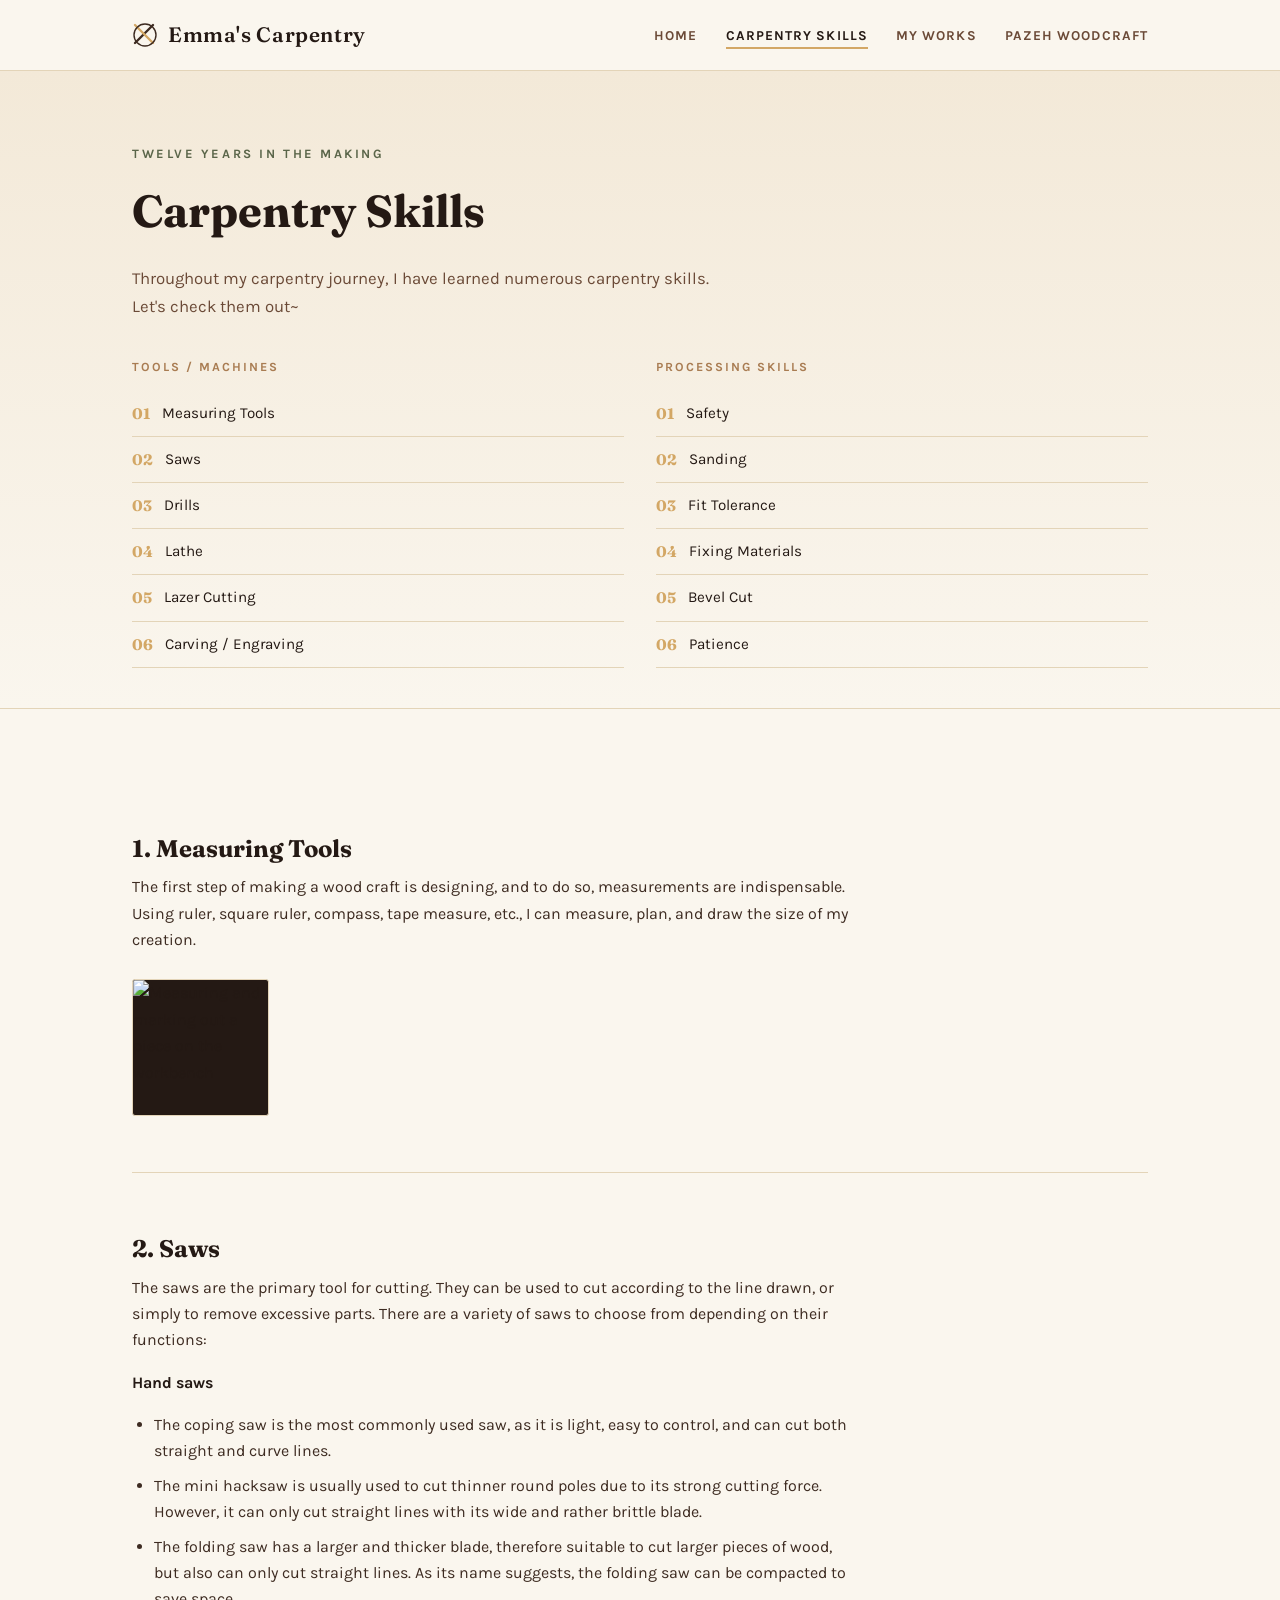
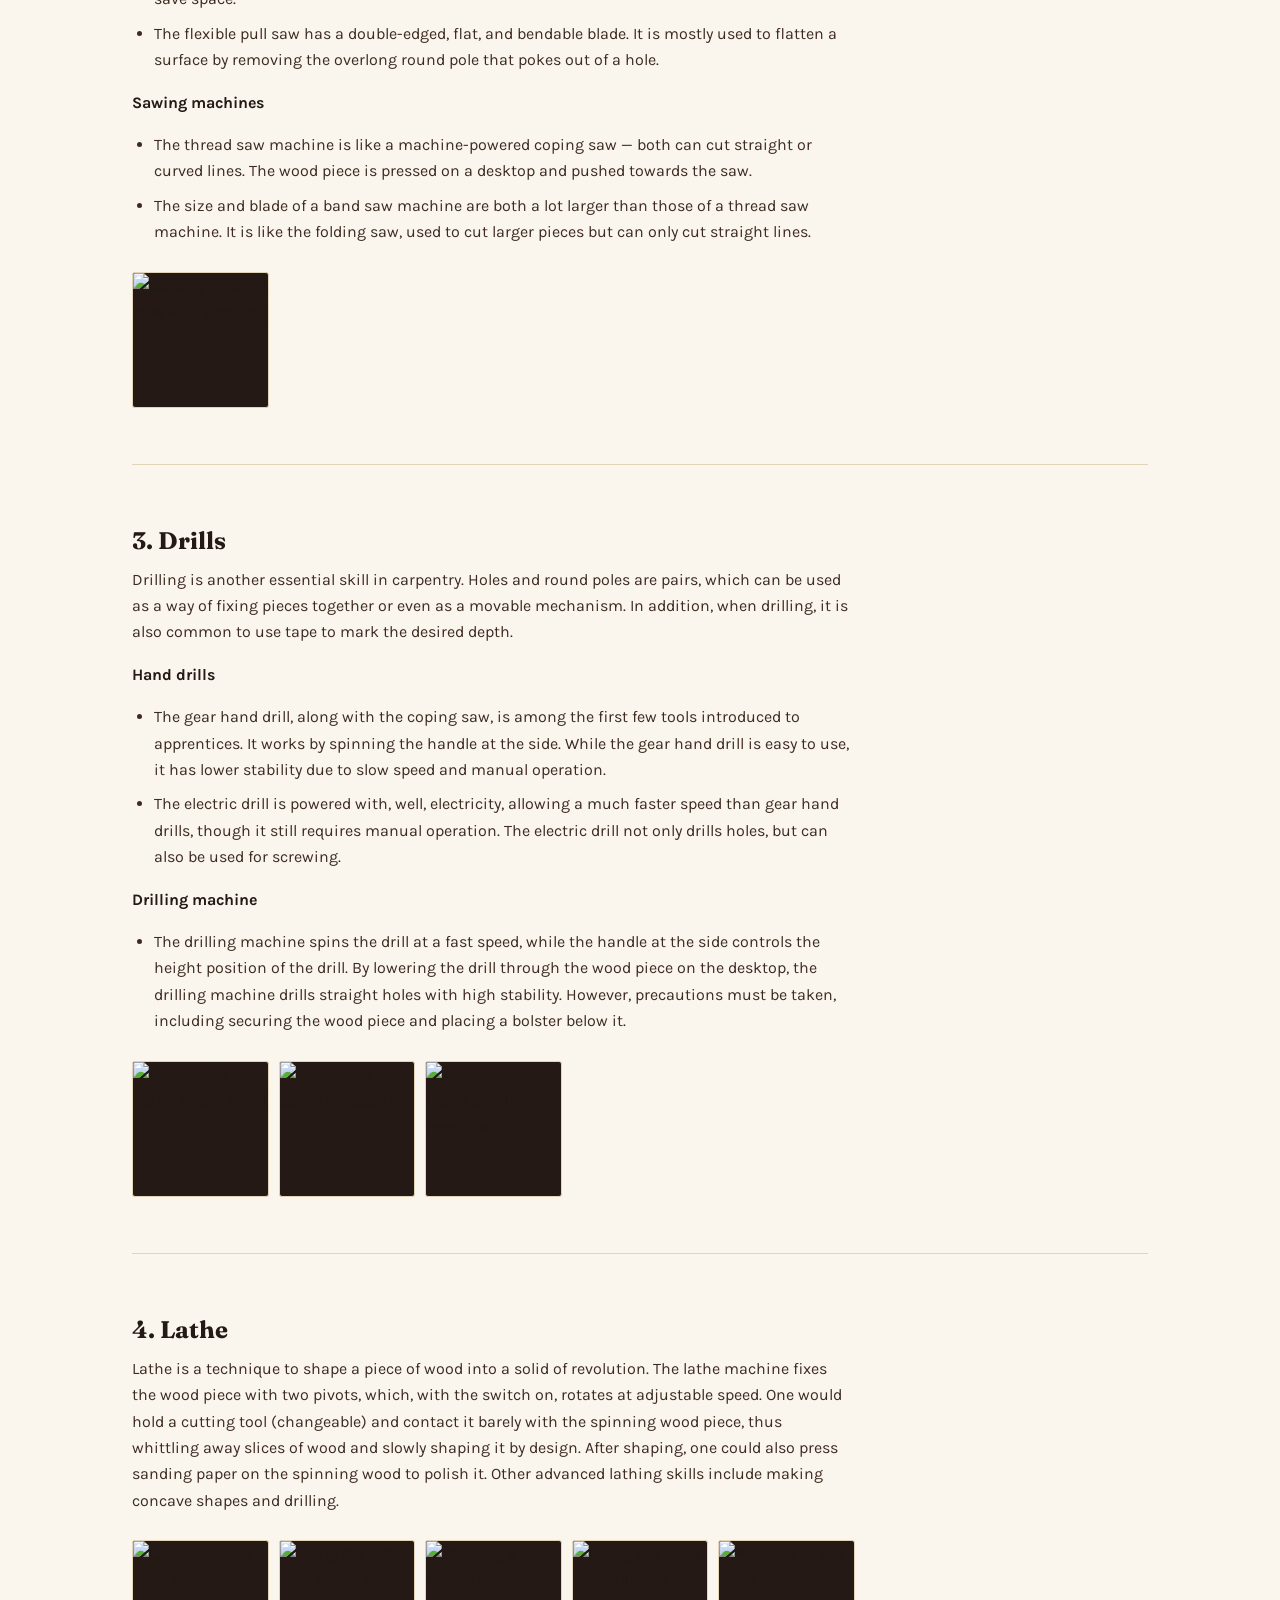
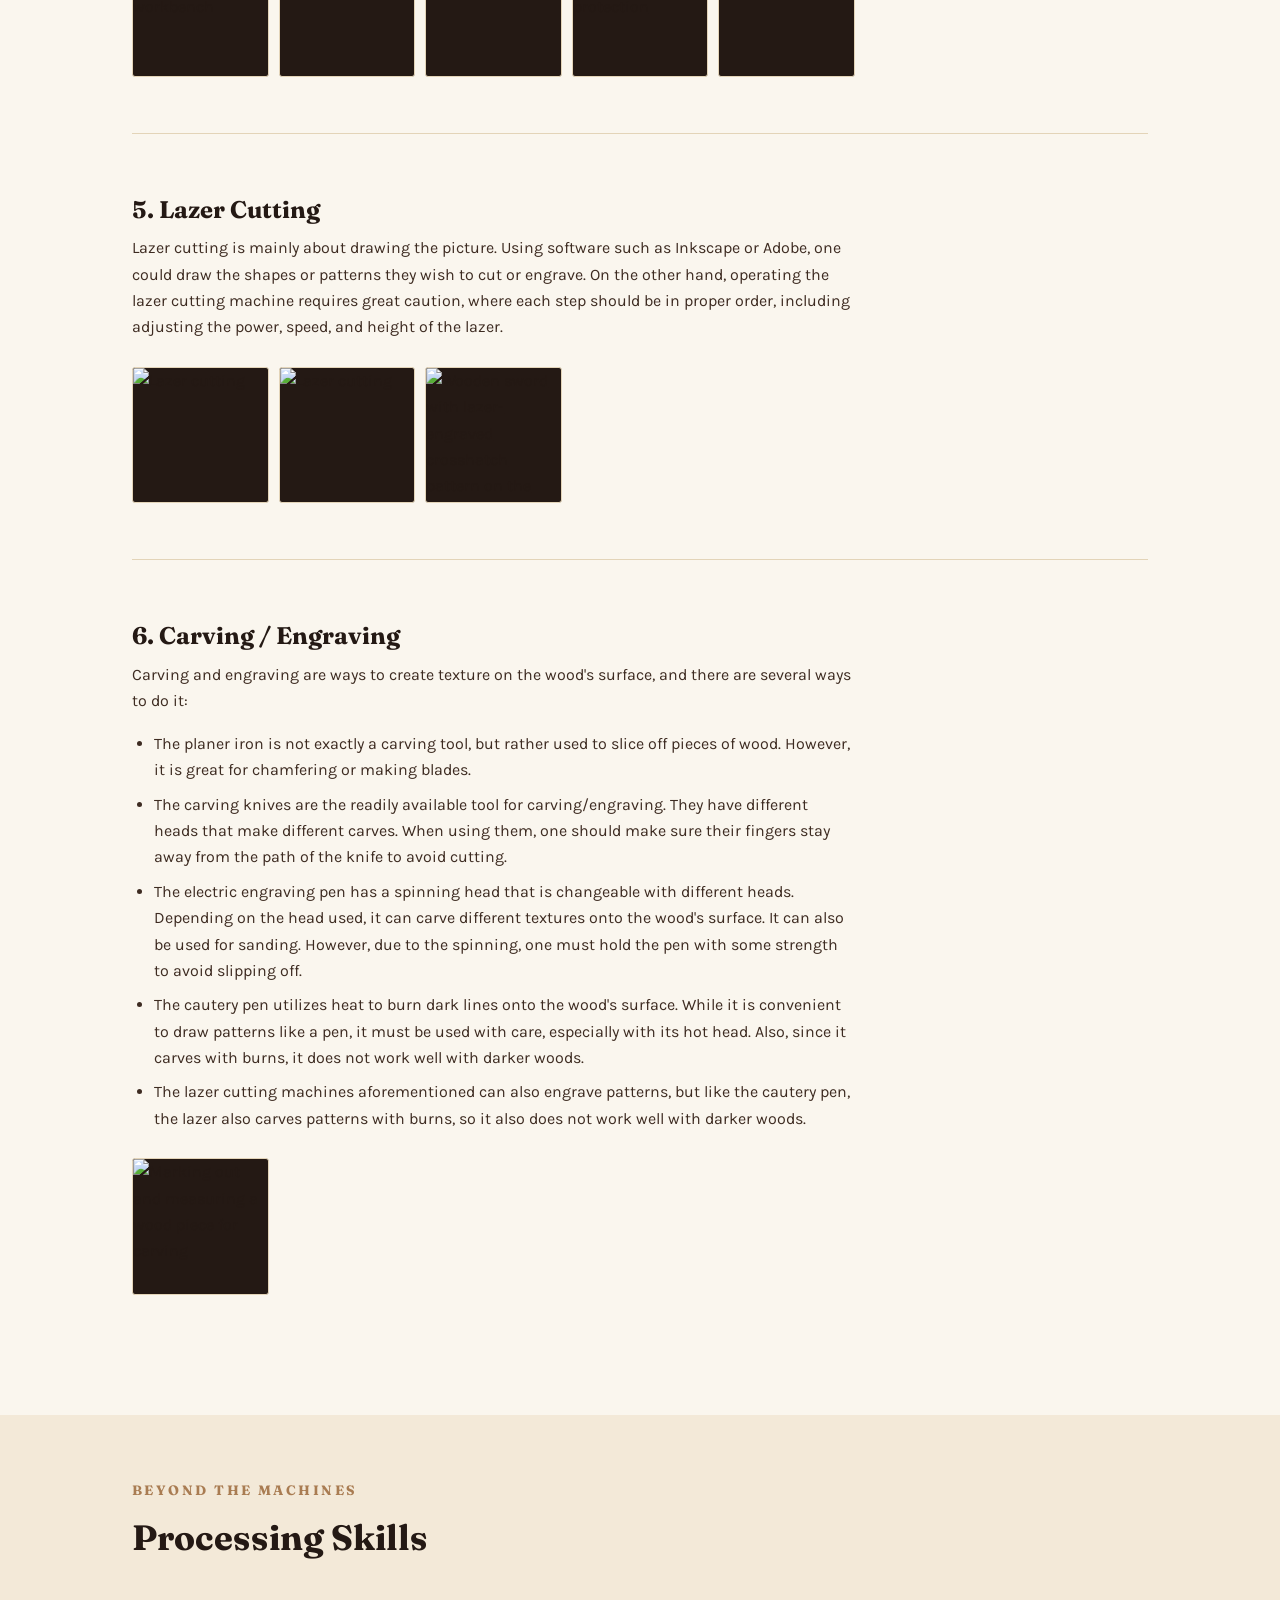
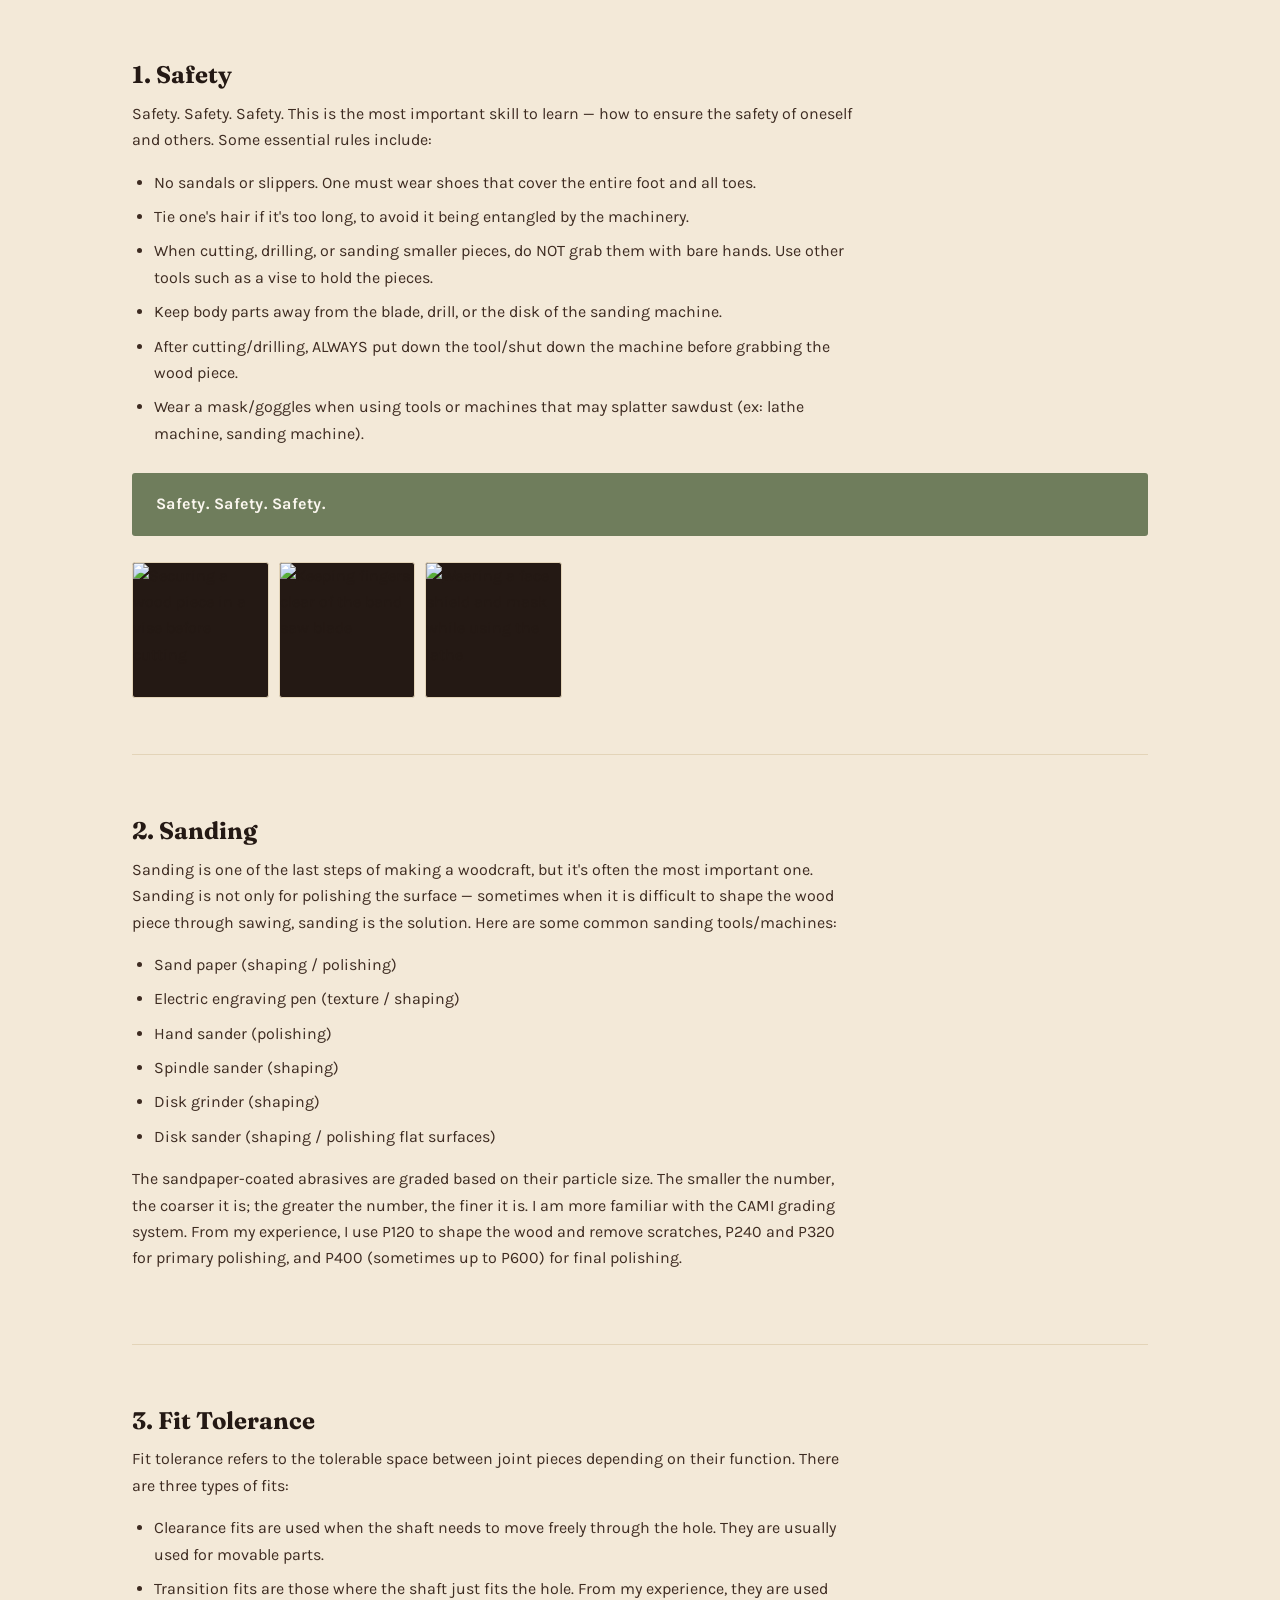
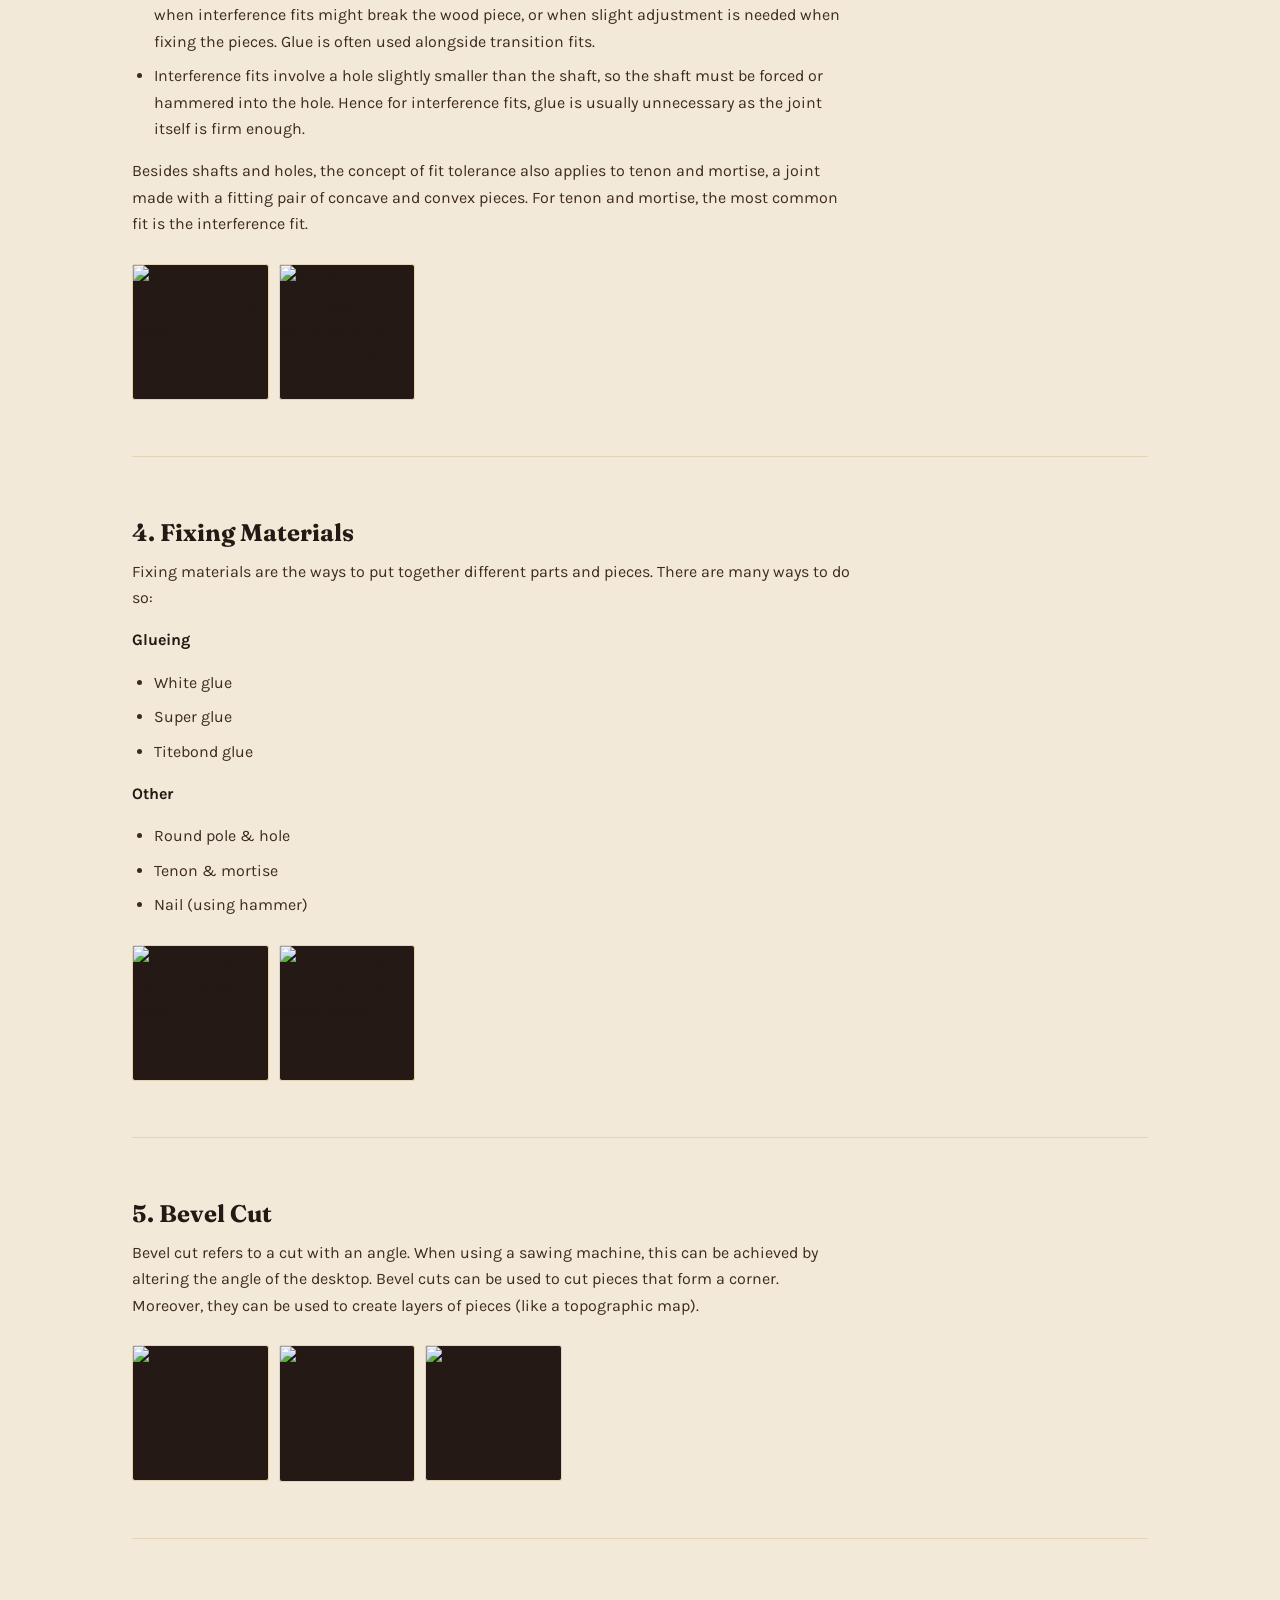
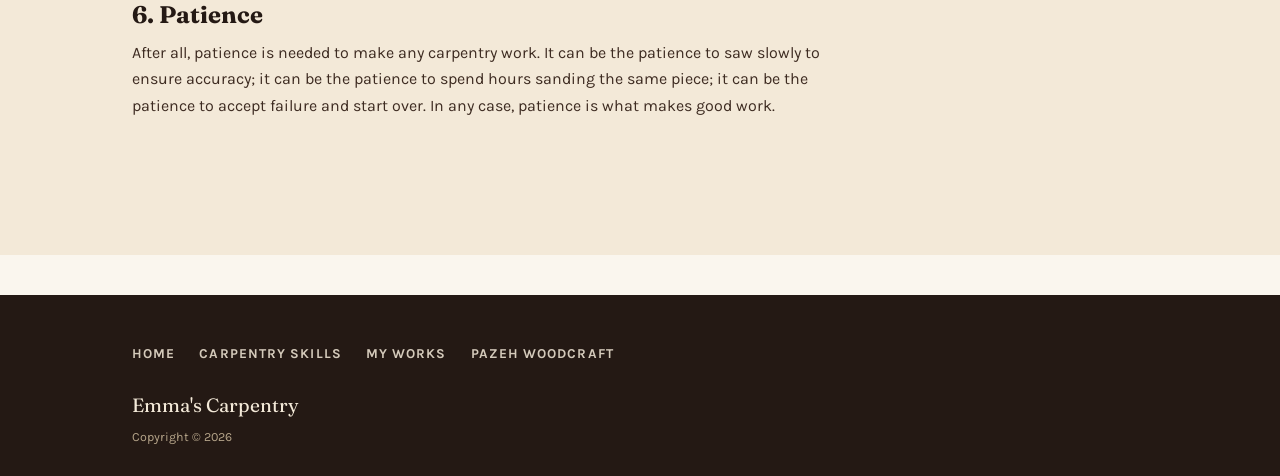
==== carpentry-skills.html @ b4a7a4f8 "Add files via upload" ====
<!DOCTYPE html>
<html lang="en">
<head>
<meta charset="UTF-8">
<meta name="viewport" content="width=device-width, initial-scale=1.0">
<title>Emma's Carpentry | Carpentry Skills</title>
<meta name="description" content="Tools, machines, and processing skills learned in 12 years of carpentry apprenticeship.">
<link rel="stylesheet" href="style.css">
</head>
<body>

<header>
  <div class="nav-inner">
    <a class="brand" href="index.html">
      <svg width="26" height="26" viewBox="0 0 26 26" fill="none" xmlns="http://www.w3.org/2000/svg">
        <path d="M3 21L21 3" stroke="#3d2b21" stroke-width="2.4" stroke-linecap="round"/>
        <path d="M3 3L21 21" stroke="#d3a765" stroke-width="2.4" stroke-linecap="round"/>
        <circle cx="13" cy="13" r="11" stroke="#3d2b21" stroke-width="1.4"/>
      </svg>
      Emma's Carpentry
    </a>
    <nav>
      <ul>
        <li><a href="index.html">Home</a></li>
        <li><a href="carpentry-skills.html" class="active">Carpentry Skills</a></li>
        <li><a href="my-works.html">My Works</a></li>
        <li><a href="pazeh-woodcraft.html">Pazeh Woodcraft</a></li>
      </ul>
    </nav>
  </div>
</header>

<div class="page-header">
  <div class="wrap">
    <div class="kicker">Twelve years in the making</div>
    <h1>Carpentry Skills</h1>
    <p>Throughout my carpentry journey, I have learned numerous carpentry skills. Let's check them out~</p>

    <div class="toc">
      <div class="toc-group">
        <h4>Tools / Machines</h4>
        <ol>
          <li><a href="#measuring-tools">Measuring Tools</a></li>
          <li><a href="#saws">Saws</a></li>
          <li><a href="#drills">Drills</a></li>
          <li><a href="#lathe">Lathe</a></li>
          <li><a href="#lazer-cutting">Lazer Cutting</a></li>
          <li><a href="#carving-engraving">Carving / Engraving</a></li>
        </ol>
      </div>
      <div class="toc-group">
        <h4>Processing Skills</h4>
        <ol>
          <li><a href="#safety">Safety</a></li>
          <li><a href="#sanding">Sanding</a></li>
          <li><a href="#fit-tolerance">Fit Tolerance</a></li>
          <li><a href="#fixing-materials">Fixing Materials</a></li>
          <li><a href="#bevel-cut">Bevel Cut</a></li>
          <li><a href="#patience">Patience</a></li>
        </ol>
      </div>
    </div>
  </div>
</div>

<section id="tools-machines">
  <div class="wrap">

    <div class="skill-block" id="measuring-tools">
      <h3>1. Measuring Tools</h3>
      <div class="body-text">
        <p>The first step of making a wood craft is designing, and to do so, measurements are indispensable. Using ruler, square ruler, compass, tape measure, etc., I can measure, plan, and draw the size of my creation.</p>
      </div>
      <div class="skill-media grid dense">
        <figure><a href="images/measuring-tools-01.jpg" target="_blank" class="lightbox-trigger"><img src="images/measuring-tools-01.jpg" loading="lazy" alt="Measuring and marking out a piece on the workbench"></a></figure>
      </div>
    </div>

    <div class="skill-block" id="saws">
      <h3>2. Saws</h3>
      <div class="body-text">
        <p>The saws are the primary tool for cutting. They can be used to cut according to the line drawn, or simply to remove excessive parts. There are a variety of saws to choose from depending on their functions:</p>
        <p><strong>Hand saws</strong></p>
        <ul>
          <li>The coping saw is the most commonly used saw, as it is light, easy to control, and can cut both straight and curve lines.</li>
          <li>The mini hacksaw is usually used to cut thinner round poles due to its strong cutting force. However, it can only cut straight lines with its wide and rather brittle blade.</li>
          <li>The folding saw has a larger and thicker blade, therefore suitable to cut larger pieces of wood, but also can only cut straight lines. As its name suggests, the folding saw can be compacted to save space.</li>
          <li>The flexible pull saw has a double-edged, flat, and bendable blade. It is mostly used to flatten a surface by removing the overlong round pole that pokes out of a hole.</li>
        </ul>
        <p><strong>Sawing machines</strong></p>
        <ul>
          <li>The thread saw machine is like a machine-powered coping saw — both can cut straight or curved lines. The wood piece is pressed on a desktop and pushed towards the saw.</li>
          <li>The size and blade of a band saw machine are both a lot larger than those of a thread saw machine. It is like the folding saw, used to cut larger pieces but can only cut straight lines.</li>
        </ul>
      </div>
      <div class="skill-media grid dense">
        <figure><a href="images/saws-01.jpg" target="_blank" class="lightbox-trigger"><img src="images/saws-01.jpg" loading="lazy" alt="Cutting a round pole with a coping saw"></a></figure>
      </div>
    </div>

    <div class="skill-block" id="drills">
      <h3>3. Drills</h3>
      <div class="body-text">
        <p>Drilling is another essential skill in carpentry. Holes and round poles are pairs, which can be used as a way of fixing pieces together or even as a movable mechanism. In addition, when drilling, it is also common to use tape to mark the desired depth.</p>
        <p><strong>Hand drills</strong></p>
        <ul>
          <li>The gear hand drill, along with the coping saw, is among the first few tools introduced to apprentices. It works by spinning the handle at the side. While the gear hand drill is easy to use, it has lower stability due to slow speed and manual operation.</li>
          <li>The electric drill is powered with, well, electricity, allowing a much faster speed than gear hand drills, though it still requires manual operation. The electric drill not only drills holes, but can also be used for screwing.</li>
        </ul>
        <p><strong>Drilling machine</strong></p>
        <ul>
          <li>The drilling machine spins the drill at a fast speed, while the handle at the side controls the height position of the drill. By lowering the drill through the wood piece on the desktop, the drilling machine drills straight holes with high stability. However, precautions must be taken, including securing the wood piece and placing a bolster below it.</li>
        </ul>
      </div>
      <div class="skill-media grid dense">
        <figure><a href="images/drill-01.jpg" target="_blank" class="lightbox-trigger"><img src="images/drill-01.jpg" loading="lazy" alt="Apprentice using a gear hand drill"></a></figure>
        <figure><a href="images/drill-02.jpg" target="_blank" class="lightbox-trigger"><img src="images/drill-02.jpg" loading="lazy" alt="Apprentice using an electric drill"></a></figure>
        <figure><a href="images/drill-03.jpg" target="_blank" class="lightbox-trigger"><img src="images/drill-03.jpg" loading="lazy" alt="Apprentice using a drilling machine"></a></figure>
      </div>
    </div>

    <div class="skill-block" id="lathe">
      <h3>4. Lathe</h3>
      <div class="body-text">
        <p>Lathe is a technique to shape a piece of wood into a solid of revolution. The lathe machine fixes the wood piece with two pivots, which, with the switch on, rotates at adjustable speed. One would hold a cutting tool (changeable) and contact it barely with the spinning wood piece, thus whittling away slices of wood and slowly shaping it by design. After shaping, one could also press sanding paper on the spinning wood to polish it. Other advanced lathing skills include making concave shapes and drilling.</p>
      </div>
      <div class="skill-media grid dense">
        <figure><a href="images/lathe-01.jpg" target="_blank" class="lightbox-trigger"><img src="images/lathe-01.jpg" loading="lazy" alt="Carving detail work at the workbench"></a></figure>
        <figure><a href="images/lathe-02.jpg" target="_blank" class="lightbox-trigger"><img src="images/lathe-02.jpg" loading="lazy" alt="Using the lathe with a face shield"></a></figure>
        <figure><a href="images/lathe-03.jpg" target="_blank" class="lightbox-trigger"><img src="images/lathe-03.jpg" loading="lazy" alt="Shaping a piece on the lathe"></a></figure>
        <figure><a href="images/lathe-04.jpg" target="_blank" class="lightbox-trigger"><img src="images/lathe-04.jpg" loading="lazy" alt="Using the lathe with full face protection"></a></figure>
        <figure><a href="images/lathe-05.jpg" target="_blank" class="lightbox-trigger"><img src="images/lathe-05.jpg" loading="lazy" alt="Working at the lathe machine"></a></figure>
      </div>
    </div>

    <div class="skill-block" id="lazer-cutting">
      <h3>5. Lazer Cutting</h3>
      <div class="body-text">
        <p>Lazer cutting is mainly about drawing the picture. Using software such as Inkscape or Adobe, one could draw the shapes or patterns they wish to cut or engrave. On the other hand, operating the lazer cutting machine requires great caution, where each step should be in proper order, including adjusting the power, speed, and height of the lazer.</p>
      </div>
      <div class="skill-media grid dense">
        <figure><a href="https://emmascarpentry.weebly.com/uploads/1/5/0/1/150173595/191012-028_orig.jpg" target="_blank" class="lightbox-trigger"><img src="https://emmascarpentry.weebly.com/uploads/1/5/0/1/150173595/191012-028_orig.jpg" loading="lazy" alt="Lazer cutting"></a></figure>
        <figure><a href="https://emmascarpentry.weebly.com/uploads/1/5/0/1/150173595/191019-051_orig.jpg" target="_blank" class="lightbox-trigger"><img src="https://emmascarpentry.weebly.com/uploads/1/5/0/1/150173595/191019-051_orig.jpg" loading="lazy" alt="Lazer cutting"></a></figure>
        <figure><a href="images/lazer-cutting-03.jpg" target="_blank" class="lightbox-trigger"><img src="images/lazer-cutting-03.jpg" loading="lazy" alt="Wooden sword with lazer-engraved crosshatch pattern on the blade"></a></figure>
      </div>
    </div>

    <div class="skill-block" id="carving-engraving">
      <h3>6. Carving / Engraving</h3>
      <div class="body-text">
        <p>Carving and engraving are ways to create texture on the wood's surface, and there are several ways to do it:</p>
        <ul>
          <li>The planer iron is not exactly a carving tool, but rather used to slice off pieces of wood. However, it is great for chamfering or making blades.</li>
          <li>The carving knives are the readily available tool for carving/engraving. They have different heads that make different carves. When using them, one should make sure their fingers stay away from the path of the knife to avoid cutting.</li>
          <li>The electric engraving pen has a spinning head that is changeable with different heads. Depending on the head used, it can carve different textures onto the wood's surface. It can also be used for sanding. However, due to the spinning, one must hold the pen with some strength to avoid slipping off.</li>
          <li>The cautery pen utilizes heat to burn dark lines onto the wood's surface. While it is convenient to draw patterns like a pen, it must be used with care, especially with its hot head. Also, since it carves with burns, it does not work well with darker woods.</li>
          <li>The lazer cutting machines aforementioned can also engrave patterns, but like the cautery pen, the lazer also carves patterns with burns, so it also does not work well with darker woods.</li>
        </ul>
      </div>
      <div class="skill-media grid dense">
        <figure><a href="images/carving-engraving-01.jpg" target="_blank" class="lightbox-trigger"><img src="images/carving-engraving-01.jpg" loading="lazy" alt="Marking out and measuring a wood piece for carving"></a></figure>
      </div>
    </div>

  </div>
</section>

<section class="alt" id="processing-skills">
  <div class="wrap">
    <div class="section-head">
      <span class="num">Beyond the machines</span>
      <h2>Processing Skills</h2>
    </div>

    <div class="skill-block" id="safety">
      <h3>1. Safety</h3>
      <div class="body-text">
        <p>Safety. Safety. Safety. This is the most important skill to learn — how to ensure the safety of oneself and others. Some essential rules include:</p>
        <ul>
          <li>No sandals or slippers. One must wear shoes that cover the entire foot and all toes.</li>
          <li>Tie one's hair if it's too long, to avoid it being entangled by the machinery.</li>
          <li>When cutting, drilling, or sanding smaller pieces, do NOT grab them with bare hands. Use other tools such as a vise to hold the pieces.</li>
          <li>Keep body parts away from the blade, drill, or the disk of the sanding machine.</li>
          <li>After cutting/drilling, ALWAYS put down the tool/shut down the machine before grabbing the wood piece.</li>
          <li>Wear a mask/goggles when using tools or machines that may splatter sawdust (ex: lathe machine, sanding machine).</li>
        </ul>
      </div>
      <div class="safety-note">Safety. Safety. Safety.</div>
      <div class="skill-media grid dense">
        <figure><a href="images/safety-01.jpg" target="_blank" class="lightbox-trigger"><img src="images/safety-01.jpg" loading="lazy" alt="Securing a wood piece in a vise before cutting"></a></figure>
        <figure><a href="images/safety-02.jpg" target="_blank" class="lightbox-trigger"><img src="images/safety-02.jpg" loading="lazy" alt="Keeping fingers clear of the band saw blade"></a></figure>
        <figure><a href="images/safety-03.jpg" target="_blank" class="lightbox-trigger"><img src="images/safety-03.jpg" loading="lazy" alt="Wearing a face shield and mask while using the lathe"></a></figure>
      </div>
    </div>

    <div class="skill-block" id="sanding">
      <h3>2. Sanding</h3>
      <div class="body-text">
        <p>Sanding is one of the last steps of making a woodcraft, but it's often the most important one. Sanding is not only for polishing the surface — sometimes when it is difficult to shape the wood piece through sawing, sanding is the solution. Here are some common sanding tools/machines:</p>
        <ul>
          <li>Sand paper (shaping / polishing)</li>
          <li>Electric engraving pen (texture / shaping)</li>
          <li>Hand sander (polishing)</li>
          <li>Spindle sander (shaping)</li>
          <li>Disk grinder (shaping)</li>
          <li>Disk sander (shaping / polishing flat surfaces)</li>
        </ul>
        <p>The sandpaper-coated abrasives are graded based on their particle size. The smaller the number, the coarser it is; the greater the number, the finer it is. I am more familiar with the CAMI grading system. From my experience, I use P120 to shape the wood and remove scratches, P240 and P320 for primary polishing, and P400 (sometimes up to P600) for final polishing.</p>
      </div>
    </div>

    <div class="skill-block" id="fit-tolerance">
      <h3>3. Fit Tolerance</h3>
      <div class="body-text">
        <p>Fit tolerance refers to the tolerable space between joint pieces depending on their function. There are three types of fits:</p>
        <ul>
          <li>Clearance fits are used when the shaft needs to move freely through the hole. They are usually used for movable parts.</li>
          <li>Transition fits are those where the shaft just fits the hole. From my experience, they are used when interference fits might break the wood piece, or when slight adjustment is needed when fixing the pieces. Glue is often used alongside transition fits.</li>
          <li>Interference fits involve a hole slightly smaller than the shaft, so the shaft must be forced or hammered into the hole. Hence for interference fits, glue is usually unnecessary as the joint itself is firm enough.</li>
        </ul>
        <p>Besides shafts and holes, the concept of fit tolerance also applies to tenon and mortise, a joint made with a fitting pair of concave and convex pieces. For tenon and mortise, the most common fit is the interference fit.</p>
      </div>
      <div class="skill-media grid dense">
        <figure><a href="images/fit-tolerance-01.jpg" target="_blank" class="lightbox-trigger"><img src="images/fit-tolerance-01.jpg" loading="lazy" alt="Fitting a round pole into a carved base"></a></figure>
        <figure><a href="images/fit-tolerance-02.jpg" target="_blank" class="lightbox-trigger"><img src="images/fit-tolerance-02.jpg" loading="lazy" alt="Finished piece with pegs demonstrating pole and hole fits"></a></figure>
      </div>
    </div>

    <div class="skill-block" id="fixing-materials">
      <h3>4. Fixing Materials</h3>
      <div class="body-text">
        <p>Fixing materials are the ways to put together different parts and pieces. There are many ways to do so:</p>
        <p><strong>Glueing</strong></p>
        <ul>
          <li>White glue</li>
          <li>Super glue</li>
          <li>Titebond glue</li>
        </ul>
        <p><strong>Other</strong></p>
        <ul>
          <li>Round pole &amp; hole</li>
          <li>Tenon &amp; mortise</li>
          <li>Nail (using hammer)</li>
        </ul>
      </div>
      <div class="skill-media grid dense">
        <figure><a href="images/fixing-materials-01.jpg" target="_blank" class="lightbox-trigger"><img src="images/fixing-materials-01.jpg" loading="lazy" alt="Hammering a nail into a wood piece"></a></figure>
        <figure><a href="images/fixing-materials-02.jpg" target="_blank" class="lightbox-trigger"><img src="images/fixing-materials-02.jpg" loading="lazy" alt="Hammering a nail to join two wood pieces"></a></figure>
      </div>
    </div>

    <div class="skill-block" id="bevel-cut">
      <h3>5. Bevel Cut</h3>
      <div class="body-text">
        <p>Bevel cut refers to a cut with an angle. When using a sawing machine, this can be achieved by altering the angle of the desktop. Bevel cuts can be used to cut pieces that form a corner. Moreover, they can be used to create layers of pieces (like a topographic map).</p>
      </div>
      <div class="skill-media grid dense">
        <figure><a href="https://emmascarpentry.weebly.com/uploads/1/5/0/1/150173595/150412-010_orig.jpg" target="_blank" class="lightbox-trigger"><img src="https://emmascarpentry.weebly.com/uploads/1/5/0/1/150173595/150412-010_orig.jpg" loading="lazy" alt="Bevel cut"></a></figure>
        <figure><a href="https://emmascarpentry.weebly.com/uploads/1/5/0/1/150173595/150926-253_orig.jpg" target="_blank" class="lightbox-trigger"><img src="https://emmascarpentry.weebly.com/uploads/1/5/0/1/150173595/150926-253_orig.jpg" loading="lazy" alt="Bevel cut"></a></figure>
        <figure><a href="https://emmascarpentry.weebly.com/uploads/1/5/0/1/150173595/180401-071_orig.jpg" target="_blank" class="lightbox-trigger"><img src="https://emmascarpentry.weebly.com/uploads/1/5/0/1/150173595/180401-071_orig.jpg" loading="lazy" alt="Bevel cut"></a></figure>
      </div>
    </div>

    <div class="skill-block" id="patience">
      <h3>6. Patience</h3>
      <div class="body-text">
        <p>After all, patience is needed to make any carpentry work. It can be the patience to saw slowly to ensure accuracy; it can be the patience to spend hours sanding the same piece; it can be the patience to accept failure and start over. In any case, patience is what makes good work.</p>
      </div>
    </div>

  </div>
</section>

<footer>
  <div class="wrap">
    <ul class="foot-nav">
      <li><a href="index.html">Home</a></li>
      <li><a href="carpentry-skills.html">Carpentry Skills</a></li>
      <li><a href="my-works.html">My Works</a></li>
      <li><a href="pazeh-woodcraft.html">Pazeh Woodcraft</a></li>
    </ul>
    <div class="brandline">Emma's Carpentry</div>
    <div class="fine">Copyright © 2026</div>
  </div>
</footer>

<script src="lightbox.js"></script>
</body>
</html>
---- style.css ----
@import url('https://fonts.googleapis.com/css2?family=Fraunces:opsz,wght@9..144,400;9..144,500;9..144,600;9..144,700&family=Karla:wght@400;500;700&display=swap');

:root{
  --walnut-950:#241914;
  --walnut-800:#3d2b21;
  --walnut-600:#6b4a37;
  --oak-400:#a97c52;
  --honey-300:#d3a765;
  --shaving-100:#f3e9d8;
  --cream-50:#faf6ee;
  --sage-500:#6f7d5c;
  --sage-600:#5a6549;
  --line:#e3d4b8;
  --shadow: 0 12px 30px -14px rgba(36,25,20,.35);
  --radius: 3px;
}

*{box-sizing:border-box;}
html{scroll-behavior:smooth;}
body{
  margin:0;
  background:var(--cream-50);
  color:var(--walnut-950);
  font-family:'Karla', sans-serif;
  font-size:16px;
  line-height:1.65;
}

h1,h2,h3,.brand,.hero-eyebrow{
  font-family:'Fraunces', serif;
}

a{color:inherit;}

img{max-width:100%;display:block;}

.wrap{
  max-width:1080px;
  margin:0 auto;
  padding:0 32px;
}

/* ---------- Header / Nav ---------- */
header{
  position:sticky;
  top:0;
  z-index:50;
  background:rgba(250,246,238,.92);
  backdrop-filter:blur(6px);
  border-bottom:1px solid var(--line);
}
.nav-inner{
  max-width:1080px;
  margin:0 auto;
  padding:18px 32px;
  display:flex;
  align-items:center;
  justify-content:space-between;
  gap:24px;
}
.brand{
  font-weight:600;
  font-size:1.3rem;
  letter-spacing:.03em;
  text-decoration:none;
  color:var(--walnut-950);
  display:flex;
  align-items:center;
  gap:10px;
}
.brand svg{flex:none;}
nav ul{
  list-style:none;
  display:flex;
  gap:28px;
  margin:0;
  padding:0;
}
nav a{
  text-decoration:none;
  font-size:.85rem;
  letter-spacing:.08em;
  text-transform:uppercase;
  font-weight:700;
  color:var(--walnut-600);
  padding-bottom:4px;
  border-bottom:2px solid transparent;
  transition:border-color .2s, color .2s;
}
nav a:hover, nav a.active{
  color:var(--walnut-950);
  border-color:var(--honey-300);
}
.menu-toggle{display:none;}

/* ---------- Hero ---------- */
.hero{
  position:relative;
  padding:96px 0 64px;
  overflow:hidden;
  background:
    radial-gradient(1100px 480px at 85% -10%, rgba(211,167,101,.35), transparent 60%),
    linear-gradient(180deg, var(--shaving-100), var(--cream-50) 80%);
}
.hero-grain{
  position:absolute; inset:0;
  background-image: repeating-linear-gradient(115deg, rgba(107,74,55,.05) 0 2px, transparent 2px 34px);
  pointer-events:none;
}
.hero .wrap{position:relative;}
.hero-eyebrow{
  font-size:.8rem;
  text-transform:uppercase;
  letter-spacing:.22em;
  color:var(--sage-600);
  font-weight:600;
  margin-bottom:18px;
}
.hero h1{
  font-size:clamp(2.4rem, 5vw, 3.6rem);
  font-weight:600;
  line-height:1.08;
  margin:0 0 20px;
  max-width:14ch;
  color:var(--walnut-950);
}
.hero p.lede{
  font-size:1.15rem;
  max-width:46ch;
  color:var(--walnut-600);
  margin:0 0 34px;
}
.btn{
  display:inline-flex;
  align-items:center;
  gap:10px;
  background:var(--walnut-950);
  color:var(--cream-50);
  text-decoration:none;
  padding:14px 26px;
  font-size:.8rem;
  letter-spacing:.14em;
  text-transform:uppercase;
  font-weight:700;
  border-radius:var(--radius);
  transition:background .2s, transform .2s;
}
.btn:hover{background:var(--sage-600); transform:translateY(-1px);}
.btn.ghost{
  background:transparent;
  color:var(--walnut-950);
  border:1.5px solid var(--walnut-950);
}
.btn.ghost:hover{background:var(--walnut-950); color:var(--cream-50);}

/* ---------- Page header (inner pages) ---------- */
.page-header{
  padding:72px 0 40px;
  background:linear-gradient(180deg, var(--shaving-100), var(--cream-50));
  border-bottom:1px solid var(--line);
}
.page-header .kicker{
  font-size:.8rem;
  text-transform:uppercase;
  letter-spacing:.2em;
  color:var(--sage-600);
  font-weight:700;
  margin-bottom:10px;
}
.page-header h1{
  font-size:clamp(2rem,4vw,2.8rem);
  margin:0 0 14px;
  color:var(--walnut-950);
}
.page-header p{
  max-width:60ch;
  color:var(--walnut-600);
  font-size:1.05rem;
}

/* ---------- Sections ---------- */
section{padding:64px 0;}
section.alt{background:var(--shaving-100);}
.section-head{margin-bottom:32px; max-width:70ch;}
.section-head .num{
  font-family:'Fraunces', serif;
  font-size:.85rem;
  letter-spacing:.18em;
  text-transform:uppercase;
  color:var(--oak-400);
  font-weight:700;
  display:block;
  margin-bottom:8px;
}
.section-head h2{
  font-size:clamp(1.6rem,3vw,2.2rem);
  margin:0 0 12px;
  color:var(--walnut-950);
}
.section-head p{color:var(--walnut-600); margin:0;}

hr.divider{
  border:none;
  border-top:1px solid var(--line);
  margin:56px 0;
}

/* ---------- About / bio card ---------- */
.about-grid{
  display:grid;
  grid-template-columns:1.1fr 1.4fr;
  gap:56px;
  align-items:center;
}
.about-photo{
  border-radius:var(--radius);
  overflow:hidden;
  box-shadow:var(--shadow);
  border:1px solid var(--line);
  aspect-ratio:4/5;
  object-fit:cover;
  width:100%;
  height:100%;
}
.about-card h3{
  font-size:1.5rem;
  margin:0 0 4px;
}
.about-card .sub{
  color:var(--oak-400);
  font-weight:700;
  font-size:.8rem;
  letter-spacing:.1em;
  text-transform:uppercase;
  margin-bottom:22px;
}
.pill-list{
  list-style:none;
  padding:0;
  margin:0 0 26px;
  display:flex;
  flex-wrap:wrap;
  gap:10px;
}
.pill-list li{
  background:var(--cream-50);
  border:1px solid var(--line);
  padding:8px 16px;
  border-radius:999px;
  font-size:.85rem;
  color:var(--walnut-800);
}
.fact-list{margin:0 0 22px; padding-left:20px; color:var(--walnut-800);}
.fact-list li{margin-bottom:4px;}

/* ---------- Photo grids ---------- */
.grid{
  display:grid;
  grid-template-columns:repeat(auto-fill, minmax(150px, 1fr));
  gap:14px;
}
.grid.dense{grid-template-columns:repeat(auto-fill, minmax(120px, 1fr)); gap:10px;}
.grid figure{
  margin:0;
  overflow:hidden;
  border-radius:var(--radius);
  border:1px solid var(--line);
  background:var(--walnut-950);
  aspect-ratio:1/1;
}
.grid figure img{
  width:100%;height:100%;object-fit:cover;
  transition:transform .5s ease, opacity .3s ease;
}
.grid a{display:block; height:100%;}
.grid figure:hover img{transform:scale(1.08);}

.grid-wide{
  display:grid;
  grid-template-columns:repeat(3,1fr);
  gap:16px;
}
.grid-wide figure{margin:0; border-radius:var(--radius); overflow:hidden; border:1px solid var(--line); aspect-ratio:4/3;}
.grid-wide figure img{width:100%;height:100%;object-fit:cover;}

/* ---------- Timeline / journey ---------- */
.journey-text{
  max-width:70ch;
  font-size:1.05rem;
  color:var(--walnut-800);
  margin-bottom:32px;
  padding:24px 28px;
  border-left:3px solid var(--honey-300);
  background:var(--shaving-100);
  border-radius:0 var(--radius) var(--radius) 0;
}
.journey-text a{color:var(--sage-600); font-weight:700; text-decoration:underline;}

/* ---------- Skills sections ---------- */
.toc{
  display:grid;
  grid-template-columns:1fr 1fr;
  gap:32px;
  margin-top:36px;
}
.toc-group h4{
  font-size:.78rem;
  text-transform:uppercase;
  letter-spacing:.16em;
  color:var(--oak-400);
  margin:0 0 14px;
  font-weight:700;
}
.toc-group ol{
  list-style:none;
  margin:0; padding:0;
  counter-reset:toc;
}
.toc-group ol li{
  counter-increment:toc;
  padding:10px 0;
  border-bottom:1px solid var(--line);
  display:flex;
  gap:12px;
  font-size:.95rem;
}
.toc-group ol li::before{
  content:counter(toc,decimal-leading-zero);
  color:var(--honey-300);
  font-family:'Fraunces',serif;
  font-weight:700;
}
.toc-group a{text-decoration:none;}
.toc-group a:hover{color:var(--sage-600);}

.skill-block{padding:56px 0; border-bottom:1px solid var(--line);}
.skill-block:last-child{border-bottom:none;}
.skill-block h3{
  font-size:1.5rem;
  margin:0 0 6px;
  display:flex; align-items:baseline; gap:10px;
}
.skill-block h3 .tag{
  font-family:'Fraunces',serif;
  font-size:1rem;
  color:var(--honey-300);
}
.skill-block .body-text{max-width:72ch; color:var(--walnut-800);}
.skill-block .body-text p{margin:0 0 16px;}
.skill-block .body-text ul, .skill-block .body-text ol{padding-left:22px; margin:0 0 16px;}
.skill-block .body-text li{margin-bottom:8px;}
.skill-block .body-text strong{color:var(--walnut-950);}
.skill-media{margin-top:26px;}

.safety-note{
  background:var(--sage-500);
  color:var(--cream-50);
  padding:18px 24px;
  border-radius:var(--radius);
  font-weight:700;
  letter-spacing:.03em;
  margin:26px 0;
}

/* ---------- Category intro blocks (My Works) ---------- */
.category{padding:56px 0;}
.category-head{
  display:flex;
  align-items:flex-end;
  justify-content:space-between;
  gap:24px;
  flex-wrap:wrap;
  margin-bottom:26px;
}
.category-head h2{margin:0; font-size:1.8rem;}
.category-head .count{
  font-size:.8rem;
  color:var(--oak-400);
  text-transform:uppercase;
  letter-spacing:.12em;
  font-weight:700;
}
.category p.desc{max-width:74ch; color:var(--walnut-800); margin:0 0 28px;}

.stage-nav{
  display:flex;
  flex-wrap:wrap;
  gap:10px;
  margin-top:28px;
}
.stage-nav a{
  border:1px solid var(--line);
  background:var(--cream-50);
  padding:9px 16px;
  border-radius:999px;
  font-size:.82rem;
  text-decoration:none;
  color:var(--walnut-800);
  font-weight:700;
}
.stage-nav a:hover{background:var(--walnut-950); color:var(--cream-50); border-color:var(--walnut-950);}

/* ---------- Exhibition layout ---------- */
.exhibit-row{
  display:grid;
  grid-template-columns:1fr 1.3fr 1fr;
  gap:20px;
  align-items:stretch;
  margin-bottom:20px;
}
.exhibit-row figure{margin:0; border-radius:var(--radius); overflow:hidden; border:1px solid var(--line);}
.exhibit-row figure img{width:100%; height:100%; object-fit:cover;}
.exhibit-text{
  background:var(--shaving-100);
  padding:26px;
  border-radius:var(--radius);
  display:flex;
  align-items:center;
  color:var(--walnut-800);
  font-size:1rem;
}

/* ---------- Pazeh reference blocks ---------- */
.ref-block{
  background:var(--shaving-100);
  border:1px solid var(--line);
  border-radius:var(--radius);
  padding:28px;
  margin-bottom:24px;
}
.ref-block h4{margin:0 0 4px; font-size:1.1rem;}
.ref-block .label{
  font-size:.78rem;
  text-transform:uppercase;
  letter-spacing:.1em;
  color:var(--oak-400);
  font-weight:700;
  margin-bottom:14px;
}
.ref-grid{
  display:grid;
  grid-template-columns:1fr 1fr;
  gap:20px;
  align-items:start;
}
.ref-grid img{border-radius:var(--radius); border:1px solid var(--line);}
.ref-grid p{margin:6px 0 0; font-size:.9rem; color:var(--walnut-800);}

.puli-block{
  display:grid;
  grid-template-columns:1.4fr 1fr;
  gap:24px;
  background:var(--shaving-100);
  border-radius:var(--radius);
  padding:28px;
  margin-bottom:24px;
  align-items:center;
}
.puli-block p{margin:0; color:var(--walnut-800);}
.puli-block img{border-radius:var(--radius);}

/* ---------- Contact ---------- */
.contact-grid{
  display:grid;
  grid-template-columns:1fr 1fr;
  gap:40px;
  background:var(--walnut-950);
  color:var(--cream-50);
  padding:48px;
  border-radius:var(--radius);
}
.contact-grid h4{
  font-size:.78rem;
  text-transform:uppercase;
  letter-spacing:.14em;
  color:var(--honey-300);
  margin:0 0 16px;
}
.contact-grid p{margin:0 0 8px; color:#e9ddc7;}
.contact-grid a{color:var(--cream-50); text-decoration:underline;}

/* ---------- Footer ---------- */
footer{
  background:var(--walnut-950);
  color:var(--shaving-100);
  padding:48px 0 28px;
  margin-top:40px;
}
footer .foot-nav{
  display:flex;
  gap:24px;
  flex-wrap:wrap;
  list-style:none;
  padding:0;
  margin:0 0 24px;
  font-size:.85rem;
  text-transform:uppercase;
  letter-spacing:.08em;
  font-weight:700;
}
footer .foot-nav a{text-decoration:none; color:var(--shaving-100); opacity:.85;}
footer .foot-nav a:hover{opacity:1; color:var(--honey-300);}
footer .brandline{font-family:'Fraunces',serif; font-size:1.2rem; margin-bottom:6px;}
footer .fine{font-size:.78rem; color:#b6a58a;}

/* ---------- Lightbox ---------- */
.grid figure, .grid-wide figure, .exhibit-row figure{cursor:zoom-in;}
.lightbox-overlay{
  position:fixed;
  inset:0;
  background:rgba(36,25,20,.94);
  display:none;
  align-items:center;
  justify-content:center;
  z-index:999;
  padding:56px 24px;
}
.lightbox-overlay.active{display:flex;}
.lightbox-overlay img{
  max-width:90vw;
  max-height:88vh;
  border-radius:4px;
  box-shadow:0 20px 60px -20px rgba(0,0,0,.6);
  object-fit:contain;
}
.lightbox-close{
  position:fixed;
  top:24px;
  right:28px;
  width:44px;
  height:44px;
  border-radius:50%;
  background:var(--cream-50);
  color:var(--walnut-950);
  font-size:1.6rem;
  line-height:1;
  display:flex;
  align-items:center;
  justify-content:center;
  cursor:pointer;
  border:none;
  z-index:1000;
}
.lightbox-close:hover{background:var(--honey-300);}

/* ---------- Responsive ---------- */
@media (max-width: 860px){
  .about-grid, .puli-block{grid-template-columns:1fr;}
  .toc{grid-template-columns:1fr;}
  .contact-grid{grid-template-columns:1fr; padding:32px 24px;}
  .exhibit-row{grid-template-columns:1fr;}
  .grid-wide{grid-template-columns:repeat(2,1fr);}
  .ref-grid{grid-template-columns:1fr;}
}
@media (max-width: 680px){
  nav ul{gap:16px;}
  .nav-inner{padding:14px 20px; flex-wrap:wrap;}
  nav ul{flex-wrap:wrap;}
  .wrap{padding:0 20px;}
  .grid-wide{grid-template-columns:1fr 1fr;}
}
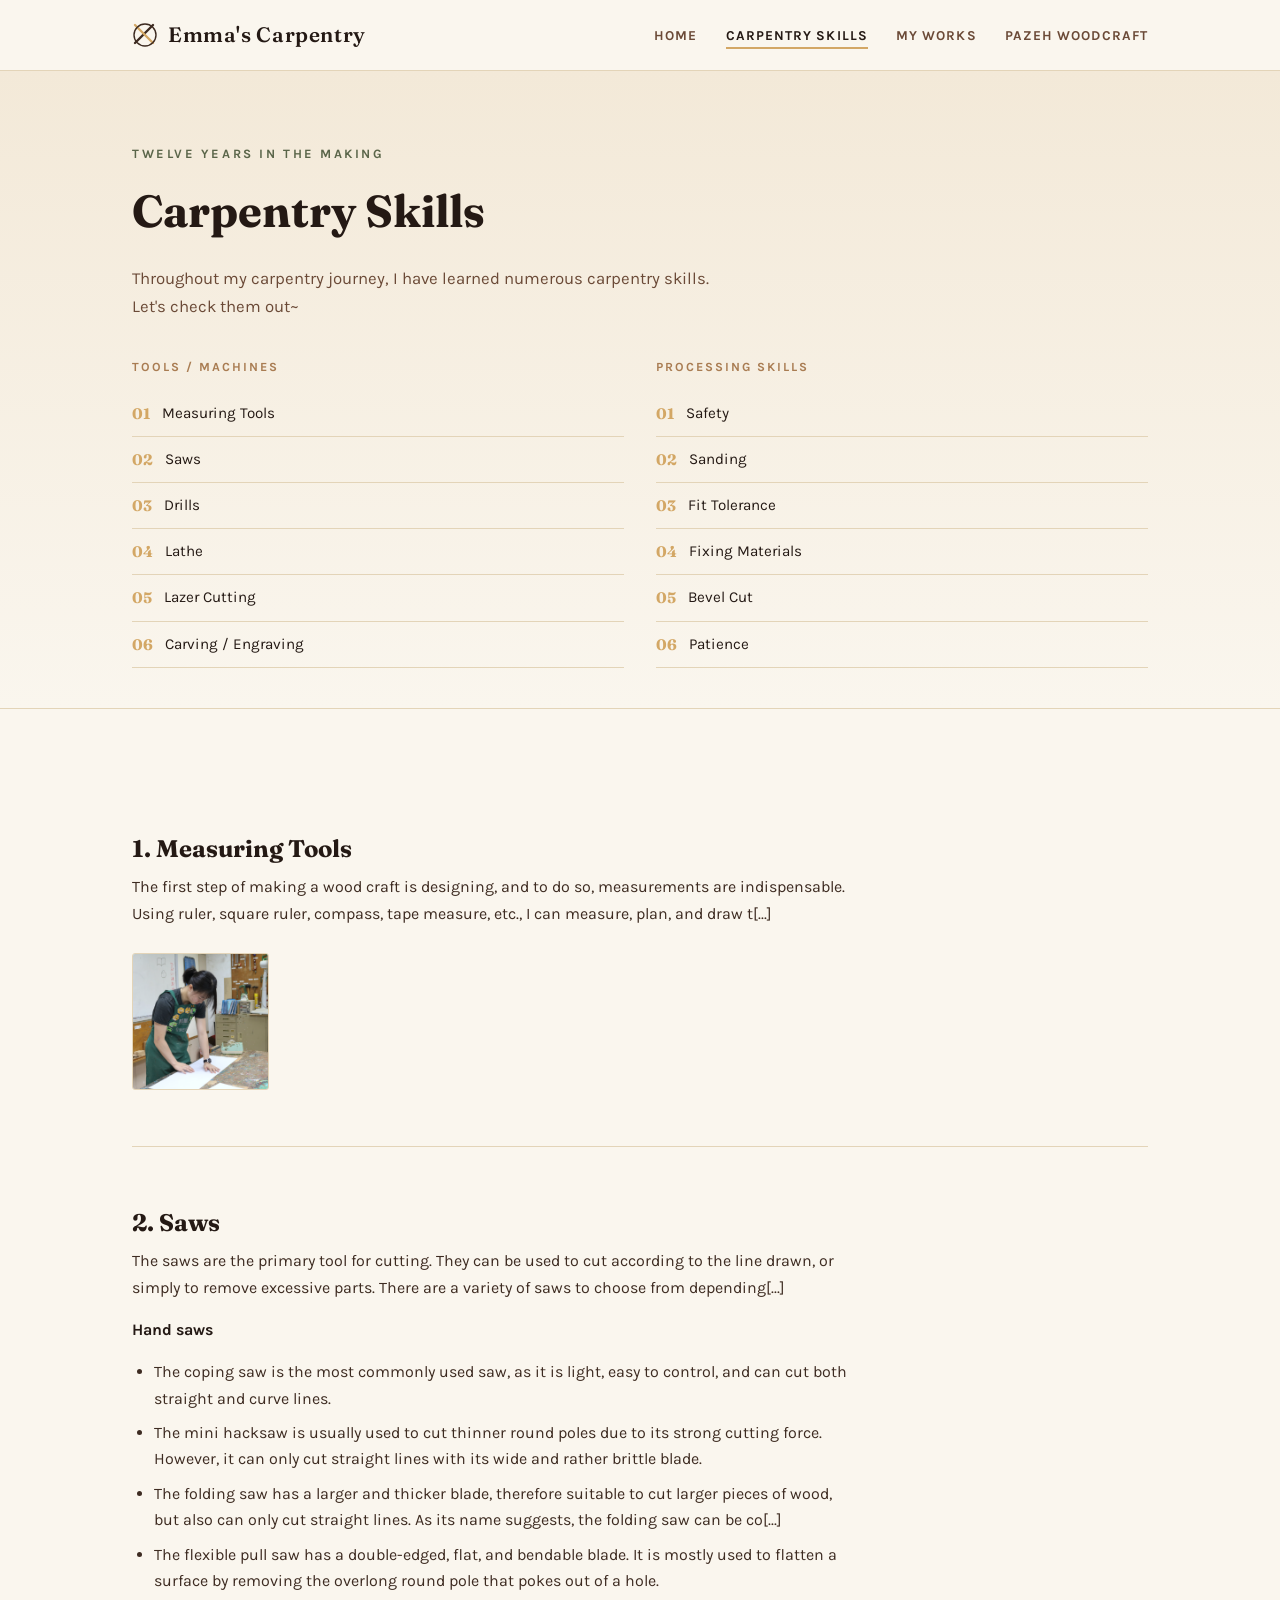
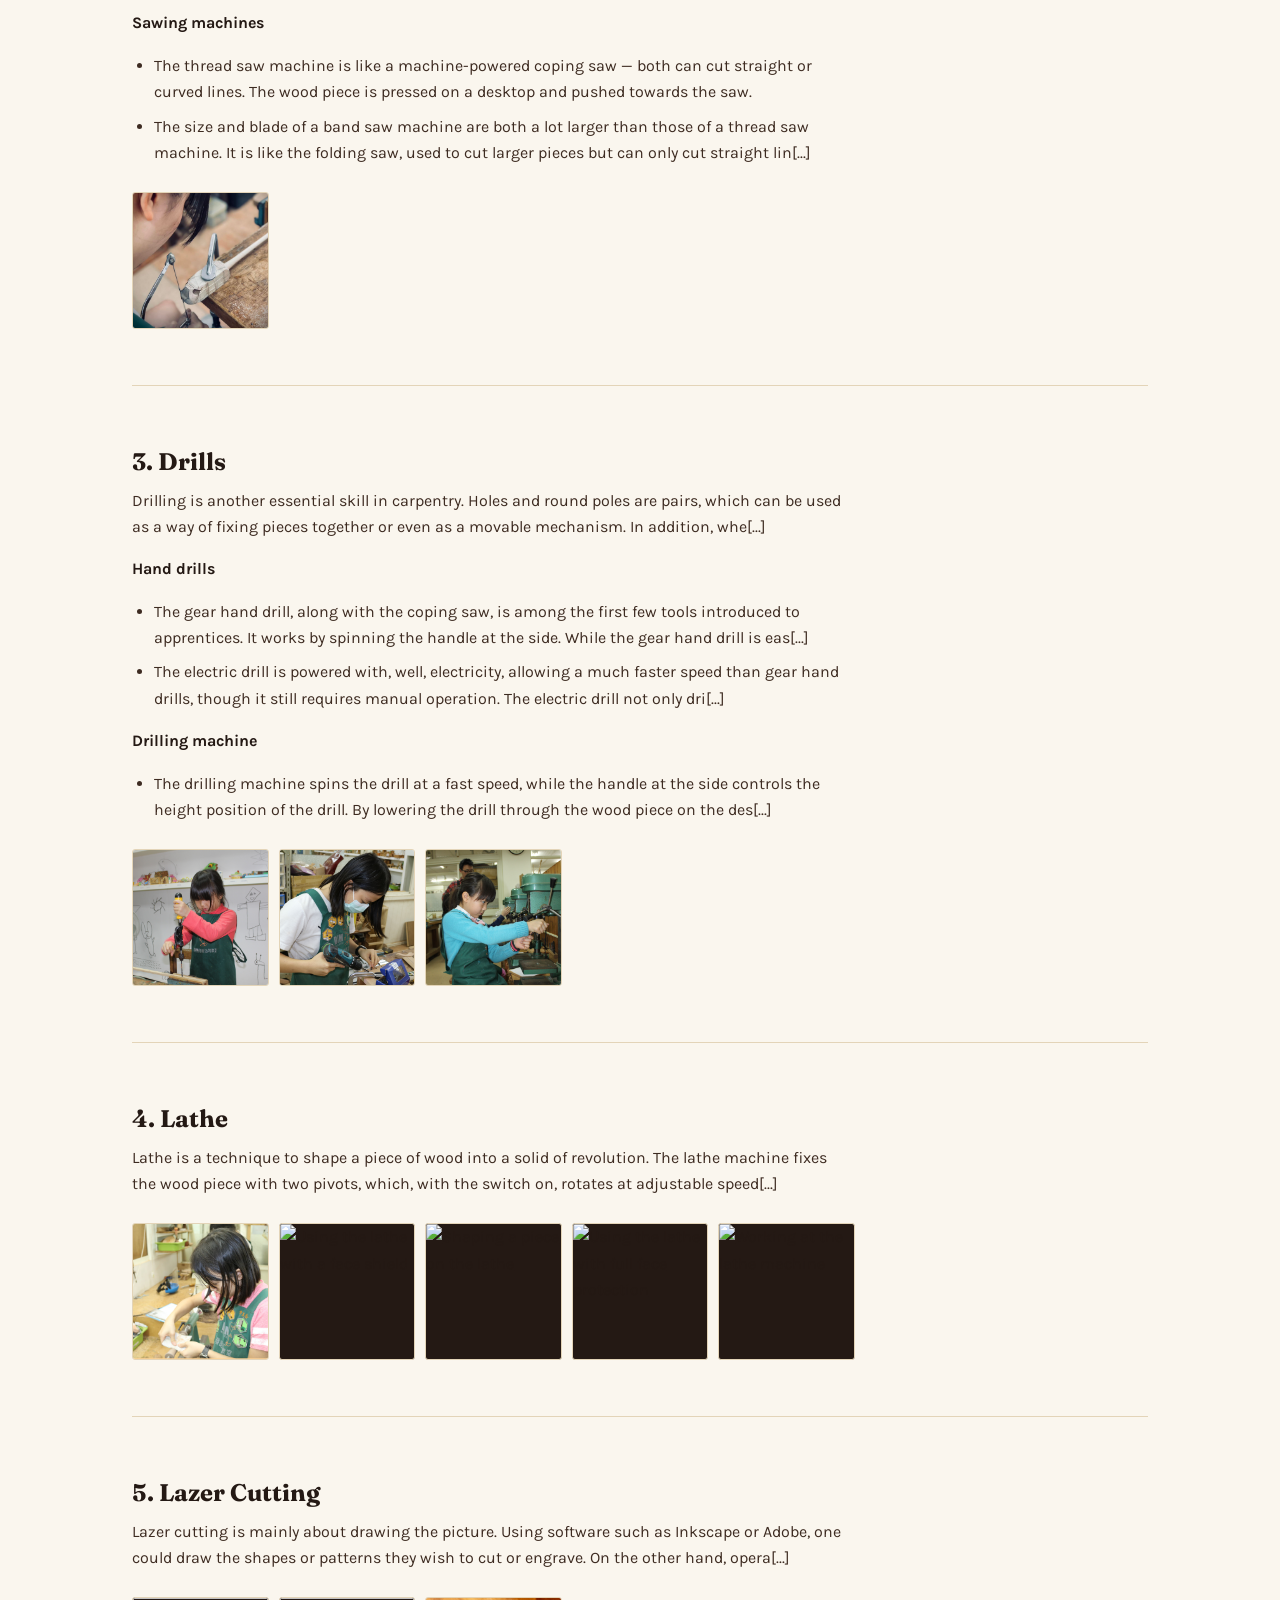
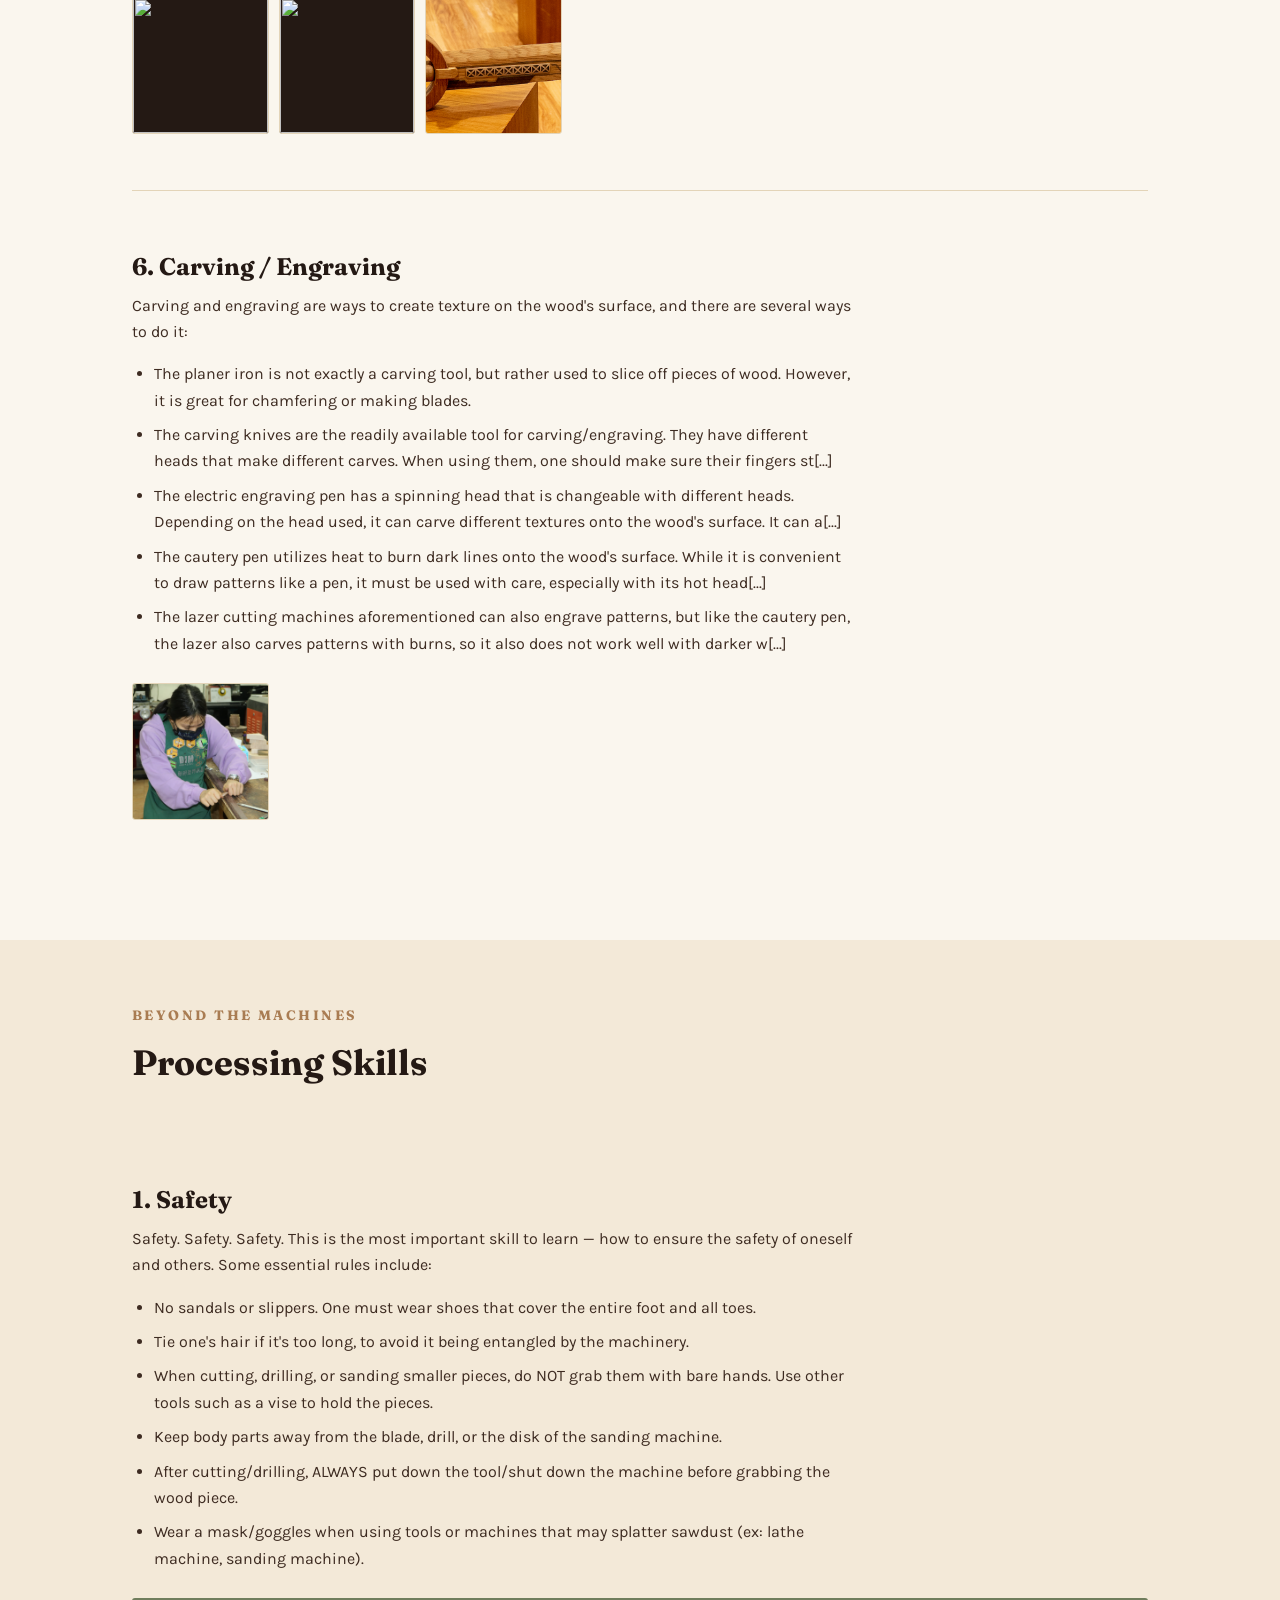
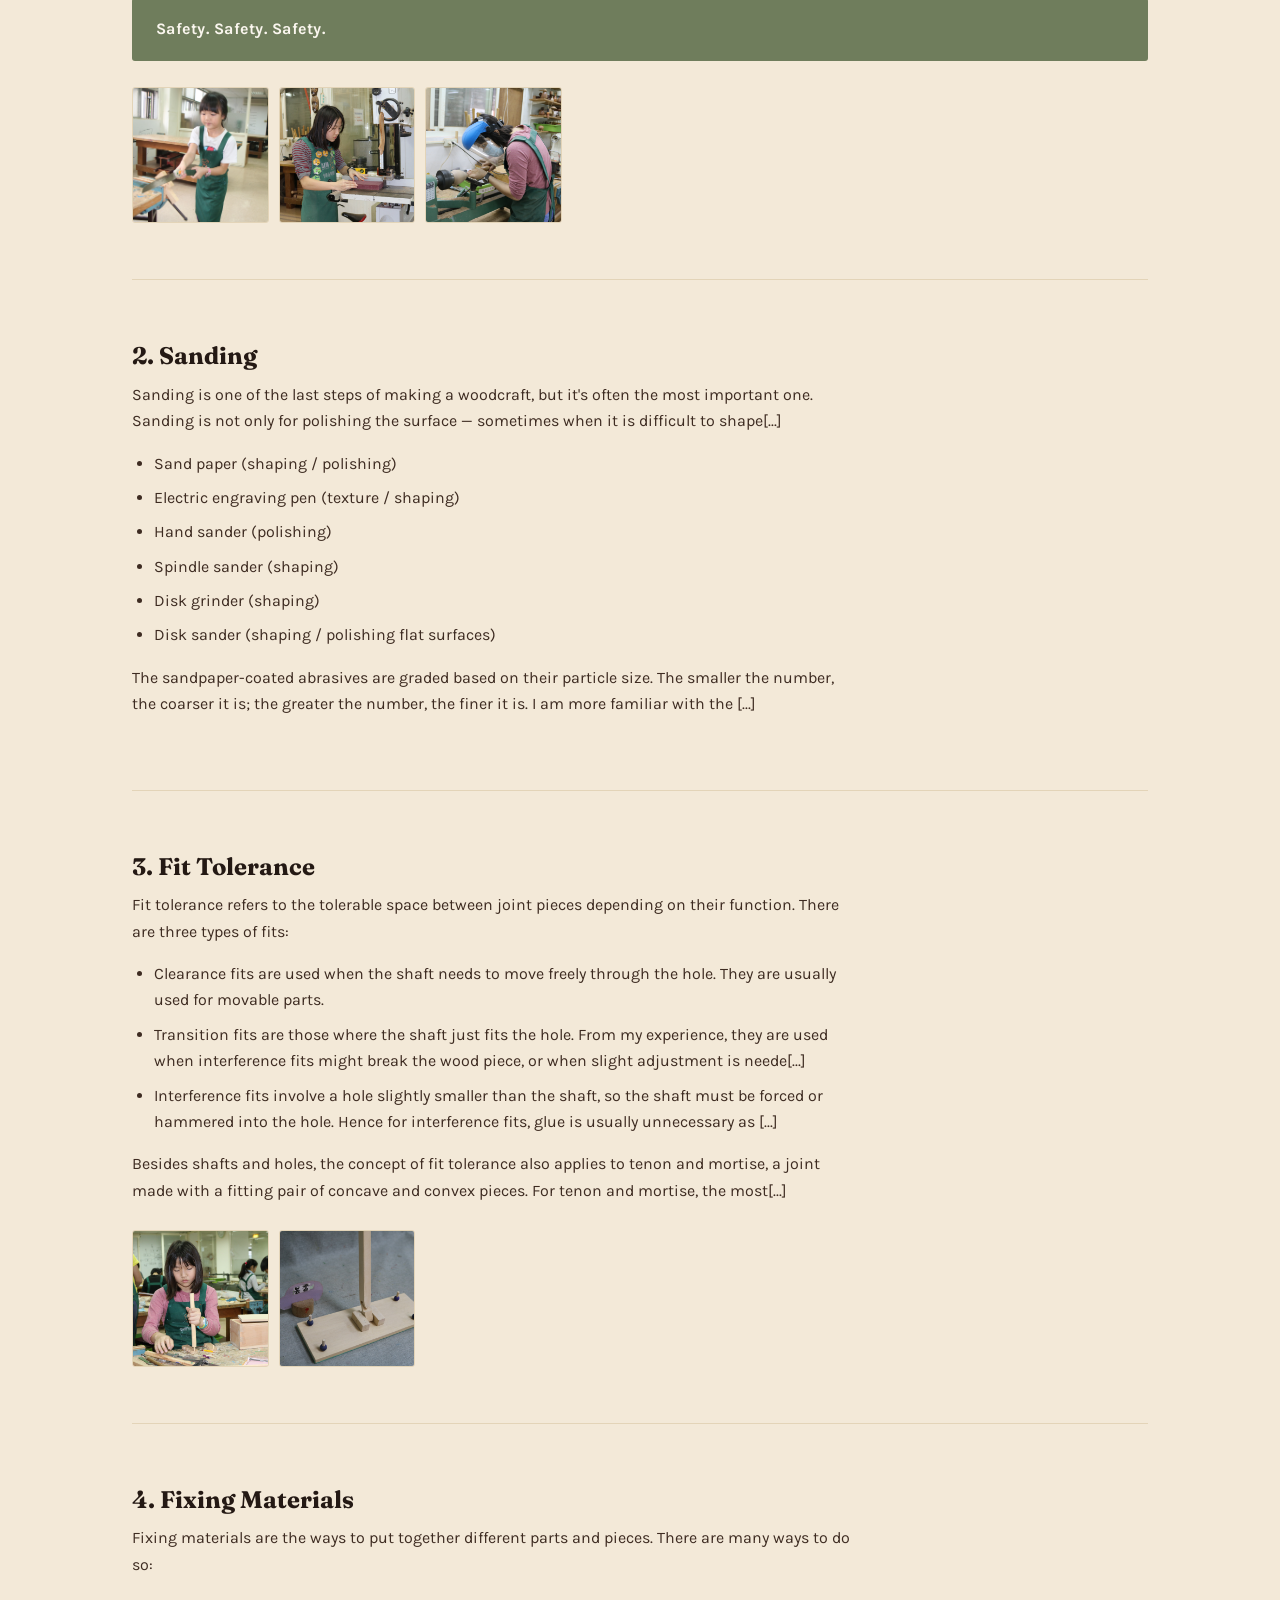
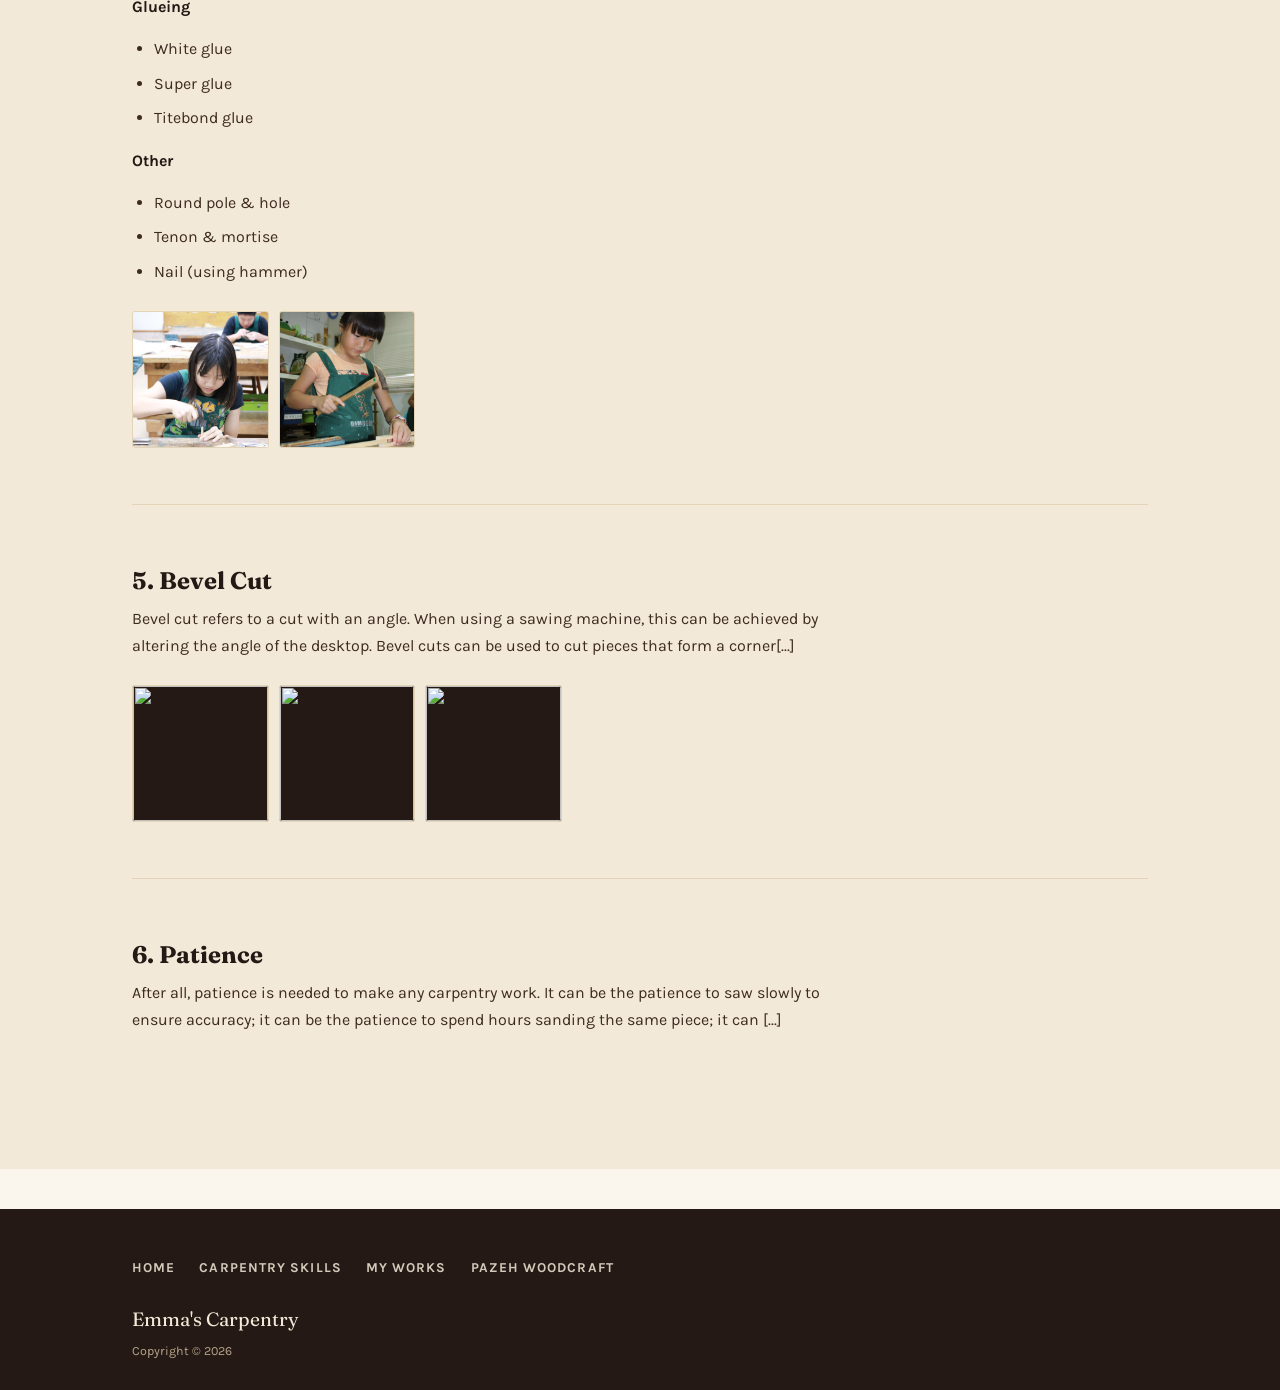
==== commit 21b9022e: "Fix image paths in carpentry-skills.html (remove images/ prefix)" ====
--- a/carpentry-skills.html
+++ b/carpentry-skills.html
@@ -69,79 +69,79 @@
     <div class="skill-block" id="measuring-tools">
       <h3>1. Measuring Tools</h3>
       <div class="body-text">
-        <p>The first step of making a wood craft is designing, and to do so, measurements are indispensable. Using ruler, square ruler, compass, tape measure, etc., I can measure, plan, and draw the size of my creation.</p>
-      </div>
-      <div class="skill-media grid dense">
-        <figure><a href="images/measuring-tools-01.jpg" target="_blank" class="lightbox-trigger"><img src="images/measuring-tools-01.jpg" loading="lazy" alt="Measuring and marking out a piece on the workbench"></a></figure>
+        <p>The first step of making a wood craft is designing, and to do so, measurements are indispensable. Using ruler, square ruler, compass, tape measure, etc., I can measure, plan, and draw t[...]</p>
+      </div>
+      <div class="skill-media grid dense">
+        <figure><a href="measuring-tools-01.jpg" target="_blank" class="lightbox-trigger"><img src="measuring-tools-01.jpg" loading="lazy" alt="Measuring and marking out a piece on the workbench"></a></figure>
       </div>
     </div>
 
     <div class="skill-block" id="saws">
       <h3>2. Saws</h3>
       <div class="body-text">
-        <p>The saws are the primary tool for cutting. They can be used to cut according to the line drawn, or simply to remove excessive parts. There are a variety of saws to choose from depending on their functions:</p>
+        <p>The saws are the primary tool for cutting. They can be used to cut according to the line drawn, or simply to remove excessive parts. There are a variety of saws to choose from depending[...]</p>
         <p><strong>Hand saws</strong></p>
         <ul>
           <li>The coping saw is the most commonly used saw, as it is light, easy to control, and can cut both straight and curve lines.</li>
           <li>The mini hacksaw is usually used to cut thinner round poles due to its strong cutting force. However, it can only cut straight lines with its wide and rather brittle blade.</li>
-          <li>The folding saw has a larger and thicker blade, therefore suitable to cut larger pieces of wood, but also can only cut straight lines. As its name suggests, the folding saw can be compacted to save space.</li>
+          <li>The folding saw has a larger and thicker blade, therefore suitable to cut larger pieces of wood, but also can only cut straight lines. As its name suggests, the folding saw can be co[...]</li>
           <li>The flexible pull saw has a double-edged, flat, and bendable blade. It is mostly used to flatten a surface by removing the overlong round pole that pokes out of a hole.</li>
         </ul>
         <p><strong>Sawing machines</strong></p>
         <ul>
           <li>The thread saw machine is like a machine-powered coping saw — both can cut straight or curved lines. The wood piece is pressed on a desktop and pushed towards the saw.</li>
-          <li>The size and blade of a band saw machine are both a lot larger than those of a thread saw machine. It is like the folding saw, used to cut larger pieces but can only cut straight lines.</li>
-        </ul>
-      </div>
-      <div class="skill-media grid dense">
-        <figure><a href="images/saws-01.jpg" target="_blank" class="lightbox-trigger"><img src="images/saws-01.jpg" loading="lazy" alt="Cutting a round pole with a coping saw"></a></figure>
+          <li>The size and blade of a band saw machine are both a lot larger than those of a thread saw machine. It is like the folding saw, used to cut larger pieces but can only cut straight lin[...]</li>
+        </ul>
+      </div>
+      <div class="skill-media grid dense">
+        <figure><a href="saws-01.jpg" target="_blank" class="lightbox-trigger"><img src="saws-01.jpg" loading="lazy" alt="Cutting a round pole with a coping saw"></a></figure>
       </div>
     </div>
 
     <div class="skill-block" id="drills">
       <h3>3. Drills</h3>
       <div class="body-text">
-        <p>Drilling is another essential skill in carpentry. Holes and round poles are pairs, which can be used as a way of fixing pieces together or even as a movable mechanism. In addition, when drilling, it is also common to use tape to mark the desired depth.</p>
+        <p>Drilling is another essential skill in carpentry. Holes and round poles are pairs, which can be used as a way of fixing pieces together or even as a movable mechanism. In addition, whe[...]</p>
         <p><strong>Hand drills</strong></p>
         <ul>
-          <li>The gear hand drill, along with the coping saw, is among the first few tools introduced to apprentices. It works by spinning the handle at the side. While the gear hand drill is easy to use, it has lower stability due to slow speed and manual operation.</li>
-          <li>The electric drill is powered with, well, electricity, allowing a much faster speed than gear hand drills, though it still requires manual operation. The electric drill not only drills holes, but can also be used for screwing.</li>
+          <li>The gear hand drill, along with the coping saw, is among the first few tools introduced to apprentices. It works by spinning the handle at the side. While the gear hand drill is eas[...]</li>
+          <li>The electric drill is powered with, well, electricity, allowing a much faster speed than gear hand drills, though it still requires manual operation. The electric drill not only dri[...]</li>
         </ul>
         <p><strong>Drilling machine</strong></p>
         <ul>
-          <li>The drilling machine spins the drill at a fast speed, while the handle at the side controls the height position of the drill. By lowering the drill through the wood piece on the desktop, the drilling machine drills straight holes with high stability. However, precautions must be taken, including securing the wood piece and placing a bolster below it.</li>
-        </ul>
-      </div>
-      <div class="skill-media grid dense">
-        <figure><a href="images/drill-01.jpg" target="_blank" class="lightbox-trigger"><img src="images/drill-01.jpg" loading="lazy" alt="Apprentice using a gear hand drill"></a></figure>
-        <figure><a href="images/drill-02.jpg" target="_blank" class="lightbox-trigger"><img src="images/drill-02.jpg" loading="lazy" alt="Apprentice using an electric drill"></a></figure>
-        <figure><a href="images/drill-03.jpg" target="_blank" class="lightbox-trigger"><img src="images/drill-03.jpg" loading="lazy" alt="Apprentice using a drilling machine"></a></figure>
+          <li>The drilling machine spins the drill at a fast speed, while the handle at the side controls the height position of the drill. By lowering the drill through the wood piece on the des[...]</li>
+        </ul>
+      </div>
+      <div class="skill-media grid dense">
+        <figure><a href="drill-01.jpg" target="_blank" class="lightbox-trigger"><img src="drill-01.jpg" loading="lazy" alt="Apprentice using a gear hand drill"></a></figure>
+        <figure><a href="drill-02.jpg" target="_blank" class="lightbox-trigger"><img src="drill-02.jpg" loading="lazy" alt="Apprentice using an electric drill"></a></figure>
+        <figure><a href="drill-03.jpg" target="_blank" class="lightbox-trigger"><img src="drill-03.jpg" loading="lazy" alt="Apprentice using a drilling machine"></a></figure>
       </div>
     </div>
 
     <div class="skill-block" id="lathe">
       <h3>4. Lathe</h3>
       <div class="body-text">
-        <p>Lathe is a technique to shape a piece of wood into a solid of revolution. The lathe machine fixes the wood piece with two pivots, which, with the switch on, rotates at adjustable speed. One would hold a cutting tool (changeable) and contact it barely with the spinning wood piece, thus whittling away slices of wood and slowly shaping it by design. After shaping, one could also press sanding paper on the spinning wood to polish it. Other advanced lathing skills include making concave shapes and drilling.</p>
-      </div>
-      <div class="skill-media grid dense">
-        <figure><a href="images/lathe-01.jpg" target="_blank" class="lightbox-trigger"><img src="images/lathe-01.jpg" loading="lazy" alt="Carving detail work at the workbench"></a></figure>
-        <figure><a href="images/lathe-02.jpg" target="_blank" class="lightbox-trigger"><img src="images/lathe-02.jpg" loading="lazy" alt="Using the lathe with a face shield"></a></figure>
-        <figure><a href="images/lathe-03.jpg" target="_blank" class="lightbox-trigger"><img src="images/lathe-03.jpg" loading="lazy" alt="Shaping a piece on the lathe"></a></figure>
-        <figure><a href="images/lathe-04.jpg" target="_blank" class="lightbox-trigger"><img src="images/lathe-04.jpg" loading="lazy" alt="Using the lathe with full face protection"></a></figure>
-        <figure><a href="images/lathe-05.jpg" target="_blank" class="lightbox-trigger"><img src="images/lathe-05.jpg" loading="lazy" alt="Working at the lathe machine"></a></figure>
+        <p>Lathe is a technique to shape a piece of wood into a solid of revolution. The lathe machine fixes the wood piece with two pivots, which, with the switch on, rotates at adjustable speed[...]</p>
+      </div>
+      <div class="skill-media grid dense">
+        <figure><a href="lathe-01.jpg" target="_blank" class="lightbox-trigger"><img src="lathe-01.jpg" loading="lazy" alt="Carving detail work at the workbench"></a></figure>
+        <figure><a href="lathe-02.jpg" target="_blank" class="lightbox-trigger"><img src="lathe-02.jpg" loading="lazy" alt="Using the lathe with a face shield"></a></figure>
+        <figure><a href="lathe-03.jpg" target="_blank" class="lightbox-trigger"><img src="lathe-03.jpg" loading="lazy" alt="Shaping a piece on the lathe"></a></figure>
+        <figure><a href="lathe-04.jpg" target="_blank" class="lightbox-trigger"><img src="lathe-04.jpg" loading="lazy" alt="Using the lathe with full face protection"></a></figure>
+        <figure><a href="lathe-05.jpg" target="_blank" class="lightbox-trigger"><img src="lathe-05.jpg" loading="lazy" alt="Working at the lathe machine"></a></figure>
       </div>
     </div>
 
     <div class="skill-block" id="lazer-cutting">
       <h3>5. Lazer Cutting</h3>
       <div class="body-text">
-        <p>Lazer cutting is mainly about drawing the picture. Using software such as Inkscape or Adobe, one could draw the shapes or patterns they wish to cut or engrave. On the other hand, operating the lazer cutting machine requires great caution, where each step should be in proper order, including adjusting the power, speed, and height of the lazer.</p>
-      </div>
-      <div class="skill-media grid dense">
-        <figure><a href="https://emmascarpentry.weebly.com/uploads/1/5/0/1/150173595/191012-028_orig.jpg" target="_blank" class="lightbox-trigger"><img src="https://emmascarpentry.weebly.com/uploads/1/5/0/1/150173595/191012-028_orig.jpg" loading="lazy" alt="Lazer cutting"></a></figure>
-        <figure><a href="https://emmascarpentry.weebly.com/uploads/1/5/0/1/150173595/191019-051_orig.jpg" target="_blank" class="lightbox-trigger"><img src="https://emmascarpentry.weebly.com/uploads/1/5/0/1/150173595/191019-051_orig.jpg" loading="lazy" alt="Lazer cutting"></a></figure>
-        <figure><a href="images/lazer-cutting-03.jpg" target="_blank" class="lightbox-trigger"><img src="images/lazer-cutting-03.jpg" loading="lazy" alt="Wooden sword with lazer-engraved crosshatch pattern on the blade"></a></figure>
+        <p>Lazer cutting is mainly about drawing the picture. Using software such as Inkscape or Adobe, one could draw the shapes or patterns they wish to cut or engrave. On the other hand, opera[...]</p>
+      </div>
+      <div class="skill-media grid dense">
+        <figure><a href="https://emmascarpentry.weebly.com/uploads/1/5/0/1/150173595/191012-028_orig.jpg" target="_blank" class="lightbox-trigger"><img src="https://emmascarpentry.weebly.com/uploads/1/5/0/1/150173595/191012-028_orig.jpg" alt=""></a></figure>
+        <figure><a href="https://emmascarpentry.weebly.com/uploads/1/5/0/1/150173595/191019-051_orig.jpg" target="_blank" class="lightbox-trigger"><img src="https://emmascarpentry.weebly.com/uploads/1/5/0/1/150173595/191019-051_orig.jpg" alt=""></a></figure>
+        <figure><a href="lazer-cutting-03.jpg" target="_blank" class="lightbox-trigger"><img src="lazer-cutting-03.jpg" loading="lazy" alt="Wooden sword with lazer-engraved crosshatch"></a></figure>
       </div>
     </div>
 
@@ -151,14 +151,14 @@
         <p>Carving and engraving are ways to create texture on the wood's surface, and there are several ways to do it:</p>
         <ul>
           <li>The planer iron is not exactly a carving tool, but rather used to slice off pieces of wood. However, it is great for chamfering or making blades.</li>
-          <li>The carving knives are the readily available tool for carving/engraving. They have different heads that make different carves. When using them, one should make sure their fingers stay away from the path of the knife to avoid cutting.</li>
-          <li>The electric engraving pen has a spinning head that is changeable with different heads. Depending on the head used, it can carve different textures onto the wood's surface. It can also be used for sanding. However, due to the spinning, one must hold the pen with some strength to avoid slipping off.</li>
-          <li>The cautery pen utilizes heat to burn dark lines onto the wood's surface. While it is convenient to draw patterns like a pen, it must be used with care, especially with its hot head. Also, since it carves with burns, it does not work well with darker woods.</li>
-          <li>The lazer cutting machines aforementioned can also engrave patterns, but like the cautery pen, the lazer also carves patterns with burns, so it also does not work well with darker woods.</li>
-        </ul>
-      </div>
-      <div class="skill-media grid dense">
-        <figure><a href="images/carving-engraving-01.jpg" target="_blank" class="lightbox-trigger"><img src="images/carving-engraving-01.jpg" loading="lazy" alt="Marking out and measuring a wood piece for carving"></a></figure>
+          <li>The carving knives are the readily available tool for carving/engraving. They have different heads that make different carves. When using them, one should make sure their fingers st[...]</li>
+          <li>The electric engraving pen has a spinning head that is changeable with different heads. Depending on the head used, it can carve different textures onto the wood's surface. It can a[...]</li>
+          <li>The cautery pen utilizes heat to burn dark lines onto the wood's surface. While it is convenient to draw patterns like a pen, it must be used with care, especially with its hot head[...]</li>
+          <li>The lazer cutting machines aforementioned can also engrave patterns, but like the cautery pen, the lazer also carves patterns with burns, so it also does not work well with darker w[...]</li>
+        </ul>
+      </div>
+      <div class="skill-media grid dense">
+        <figure><a href="carving-engraving-01.jpg" target="_blank" class="lightbox-trigger"><img src="carving-engraving-01.jpg" loading="lazy" alt="Marking out and measuring a wood piece"></a></figure>
       </div>
     </div>
 
@@ -187,16 +187,16 @@
       </div>
       <div class="safety-note">Safety. Safety. Safety.</div>
       <div class="skill-media grid dense">
-        <figure><a href="images/safety-01.jpg" target="_blank" class="lightbox-trigger"><img src="images/safety-01.jpg" loading="lazy" alt="Securing a wood piece in a vise before cutting"></a></figure>
-        <figure><a href="images/safety-02.jpg" target="_blank" class="lightbox-trigger"><img src="images/safety-02.jpg" loading="lazy" alt="Keeping fingers clear of the band saw blade"></a></figure>
-        <figure><a href="images/safety-03.jpg" target="_blank" class="lightbox-trigger"><img src="images/safety-03.jpg" loading="lazy" alt="Wearing a face shield and mask while using the lathe"></a></figure>
+        <figure><a href="safety-01.jpg" target="_blank" class="lightbox-trigger"><img src="safety-01.jpg" loading="lazy" alt="Securing a wood piece in a vise before cutting"></a></figure>
+        <figure><a href="safety-02.jpg" target="_blank" class="lightbox-trigger"><img src="safety-02.jpg" loading="lazy" alt="Keeping fingers clear of the band saw blade"></a></figure>
+        <figure><a href="safety-03.jpg" target="_blank" class="lightbox-trigger"><img src="safety-03.jpg" loading="lazy" alt="Wearing a face shield and mask while using the lathe"></a></figure>
       </div>
     </div>
 
     <div class="skill-block" id="sanding">
       <h3>2. Sanding</h3>
       <div class="body-text">
-        <p>Sanding is one of the last steps of making a woodcraft, but it's often the most important one. Sanding is not only for polishing the surface — sometimes when it is difficult to shape the wood piece through sawing, sanding is the solution. Here are some common sanding tools/machines:</p>
+        <p>Sanding is one of the last steps of making a woodcraft, but it's often the most important one. Sanding is not only for polishing the surface — sometimes when it is difficult to shape[...]</p>
         <ul>
           <li>Sand paper (shaping / polishing)</li>
           <li>Electric engraving pen (texture / shaping)</li>
@@ -205,7 +205,7 @@
           <li>Disk grinder (shaping)</li>
           <li>Disk sander (shaping / polishing flat surfaces)</li>
         </ul>
-        <p>The sandpaper-coated abrasives are graded based on their particle size. The smaller the number, the coarser it is; the greater the number, the finer it is. I am more familiar with the CAMI grading system. From my experience, I use P120 to shape the wood and remove scratches, P240 and P320 for primary polishing, and P400 (sometimes up to P600) for final polishing.</p>
+        <p>The sandpaper-coated abrasives are graded based on their particle size. The smaller the number, the coarser it is; the greater the number, the finer it is. I am more familiar with the [...]</p>
       </div>
     </div>
 
@@ -215,14 +215,14 @@
         <p>Fit tolerance refers to the tolerable space between joint pieces depending on their function. There are three types of fits:</p>
         <ul>
           <li>Clearance fits are used when the shaft needs to move freely through the hole. They are usually used for movable parts.</li>
-          <li>Transition fits are those where the shaft just fits the hole. From my experience, they are used when interference fits might break the wood piece, or when slight adjustment is needed when fixing the pieces. Glue is often used alongside transition fits.</li>
-          <li>Interference fits involve a hole slightly smaller than the shaft, so the shaft must be forced or hammered into the hole. Hence for interference fits, glue is usually unnecessary as the joint itself is firm enough.</li>
-        </ul>
-        <p>Besides shafts and holes, the concept of fit tolerance also applies to tenon and mortise, a joint made with a fitting pair of concave and convex pieces. For tenon and mortise, the most common fit is the interference fit.</p>
-      </div>
-      <div class="skill-media grid dense">
-        <figure><a href="images/fit-tolerance-01.jpg" target="_blank" class="lightbox-trigger"><img src="images/fit-tolerance-01.jpg" loading="lazy" alt="Fitting a round pole into a carved base"></a></figure>
-        <figure><a href="images/fit-tolerance-02.jpg" target="_blank" class="lightbox-trigger"><img src="images/fit-tolerance-02.jpg" loading="lazy" alt="Finished piece with pegs demonstrating pole and hole fits"></a></figure>
+          <li>Transition fits are those where the shaft just fits the hole. From my experience, they are used when interference fits might break the wood piece, or when slight adjustment is neede[...]</li>
+          <li>Interference fits involve a hole slightly smaller than the shaft, so the shaft must be forced or hammered into the hole. Hence for interference fits, glue is usually unnecessary as [...]</li>
+        </ul>
+        <p>Besides shafts and holes, the concept of fit tolerance also applies to tenon and mortise, a joint made with a fitting pair of concave and convex pieces. For tenon and mortise, the most[...]</p>
+      </div>
+      <div class="skill-media grid dense">
+        <figure><a href="fit-tolerance-01.jpg" target="_blank" class="lightbox-trigger"><img src="fit-tolerance-01.jpg" loading="lazy" alt="Fitting a round pole into a carved base"></a></figure>
+        <figure><a href="fit-tolerance-02.jpg" target="_blank" class="lightbox-trigger"><img src="fit-tolerance-02.jpg" loading="lazy" alt="Finished piece with pegs demonstrating position"></a></figure>
       </div>
     </div>
 
@@ -244,27 +244,28 @@
         </ul>
       </div>
       <div class="skill-media grid dense">
-        <figure><a href="images/fixing-materials-01.jpg" target="_blank" class="lightbox-trigger"><img src="images/fixing-materials-01.jpg" loading="lazy" alt="Hammering a nail into a wood piece"></a></figure>
-        <figure><a href="images/fixing-materials-02.jpg" target="_blank" class="lightbox-trigger"><img src="images/fixing-materials-02.jpg" loading="lazy" alt="Hammering a nail to join two wood pieces"></a></figure>
+        <figure><a href="fixing-materials-01.jpg" target="_blank" class="lightbox-trigger"><img src="fixing-materials-01.jpg" loading="lazy" alt="Hammering a nail into a wood piece"></a></figure>
+        <figure><a href="fixing-materials-02.jpg" target="_blank" class="lightbox-trigger"><img src="fixing-materials-02.jpg" loading="lazy" alt="Hammering a nail to join two wood pieces"></a></figure>
       </div>
     </div>
 
     <div class="skill-block" id="bevel-cut">
       <h3>5. Bevel Cut</h3>
       <div class="body-text">
-        <p>Bevel cut refers to a cut with an angle. When using a sawing machine, this can be achieved by altering the angle of the desktop. Bevel cuts can be used to cut pieces that form a corner. Moreover, they can be used to create layers of pieces (like a topographic map).</p>
-      </div>
-      <div class="skill-media grid dense">
-        <figure><a href="https://emmascarpentry.weebly.com/uploads/1/5/0/1/150173595/150412-010_orig.jpg" target="_blank" class="lightbox-trigger"><img src="https://emmascarpentry.weebly.com/uploads/1/5/0/1/150173595/150412-010_orig.jpg" loading="lazy" alt="Bevel cut"></a></figure>
-        <figure><a href="https://emmascarpentry.weebly.com/uploads/1/5/0/1/150173595/150926-253_orig.jpg" target="_blank" class="lightbox-trigger"><img src="https://emmascarpentry.weebly.com/uploads/1/5/0/1/150173595/150926-253_orig.jpg" loading="lazy" alt="Bevel cut"></a></figure>
-        <figure><a href="https://emmascarpentry.weebly.com/uploads/1/5/0/1/150173595/180401-071_orig.jpg" target="_blank" class="lightbox-trigger"><img src="https://emmascarpentry.weebly.com/uploads/1/5/0/1/150173595/180401-071_orig.jpg" loading="lazy" alt="Bevel cut"></a></figure>
+        <p>Bevel cut refers to a cut with an angle. When using a sawing machine, this can be achieved by altering the angle of the desktop. Bevel cuts can be used to cut pieces that form a corner[...]</p>
+      </div>
+      <div class="skill-media grid dense">
+        <figure><a href="https://emmascarpentry.weebly.com/uploads/1/5/0/1/150173595/150412-010_orig.jpg" target="_blank" class="lightbox-trigger"><img src="https://emmascarpentry.weebly.com/uploads/1/5/0/1/150173595/150412-010_orig.jpg" alt=""></a></figure>
+        <figure><a href="https://emmascarpentry.weebly.com/uploads/1/5/0/1/150173595/150926-253_orig.jpg" target="_blank" class="lightbox-trigger"><img src="https://emmascarpentry.weebly.com/uploads/1/5/0/1/150173595/150926-253_orig.jpg" alt=""></a></figure>
+        <figure><a href="https://emmascarpentry.weebly.com/uploads/1/5/0/1/150173595/180401-071_orig.jpg" target="_blank" class="lightbox-trigger"><img src="https://emmascarpentry.weebly.com/uploads/1/5/0/1/150173595/180401-071_orig.jpg" alt=""></a></figure>
       </div>
     </div>
 
     <div class="skill-block" id="patience">
       <h3>6. Patience</h3>
       <div class="body-text">
-        <p>After all, patience is needed to make any carpentry work. It can be the patience to saw slowly to ensure accuracy; it can be the patience to spend hours sanding the same piece; it can be the patience to accept failure and start over. In any case, patience is what makes good work.</p>
+        <p>After all, patience is needed to make any carpentry work. It can be the patience to saw slowly to ensure accuracy; it can be the patience to spend hours sanding the same piece; it can [...]
+        </p>
       </div>
     </div>
 
